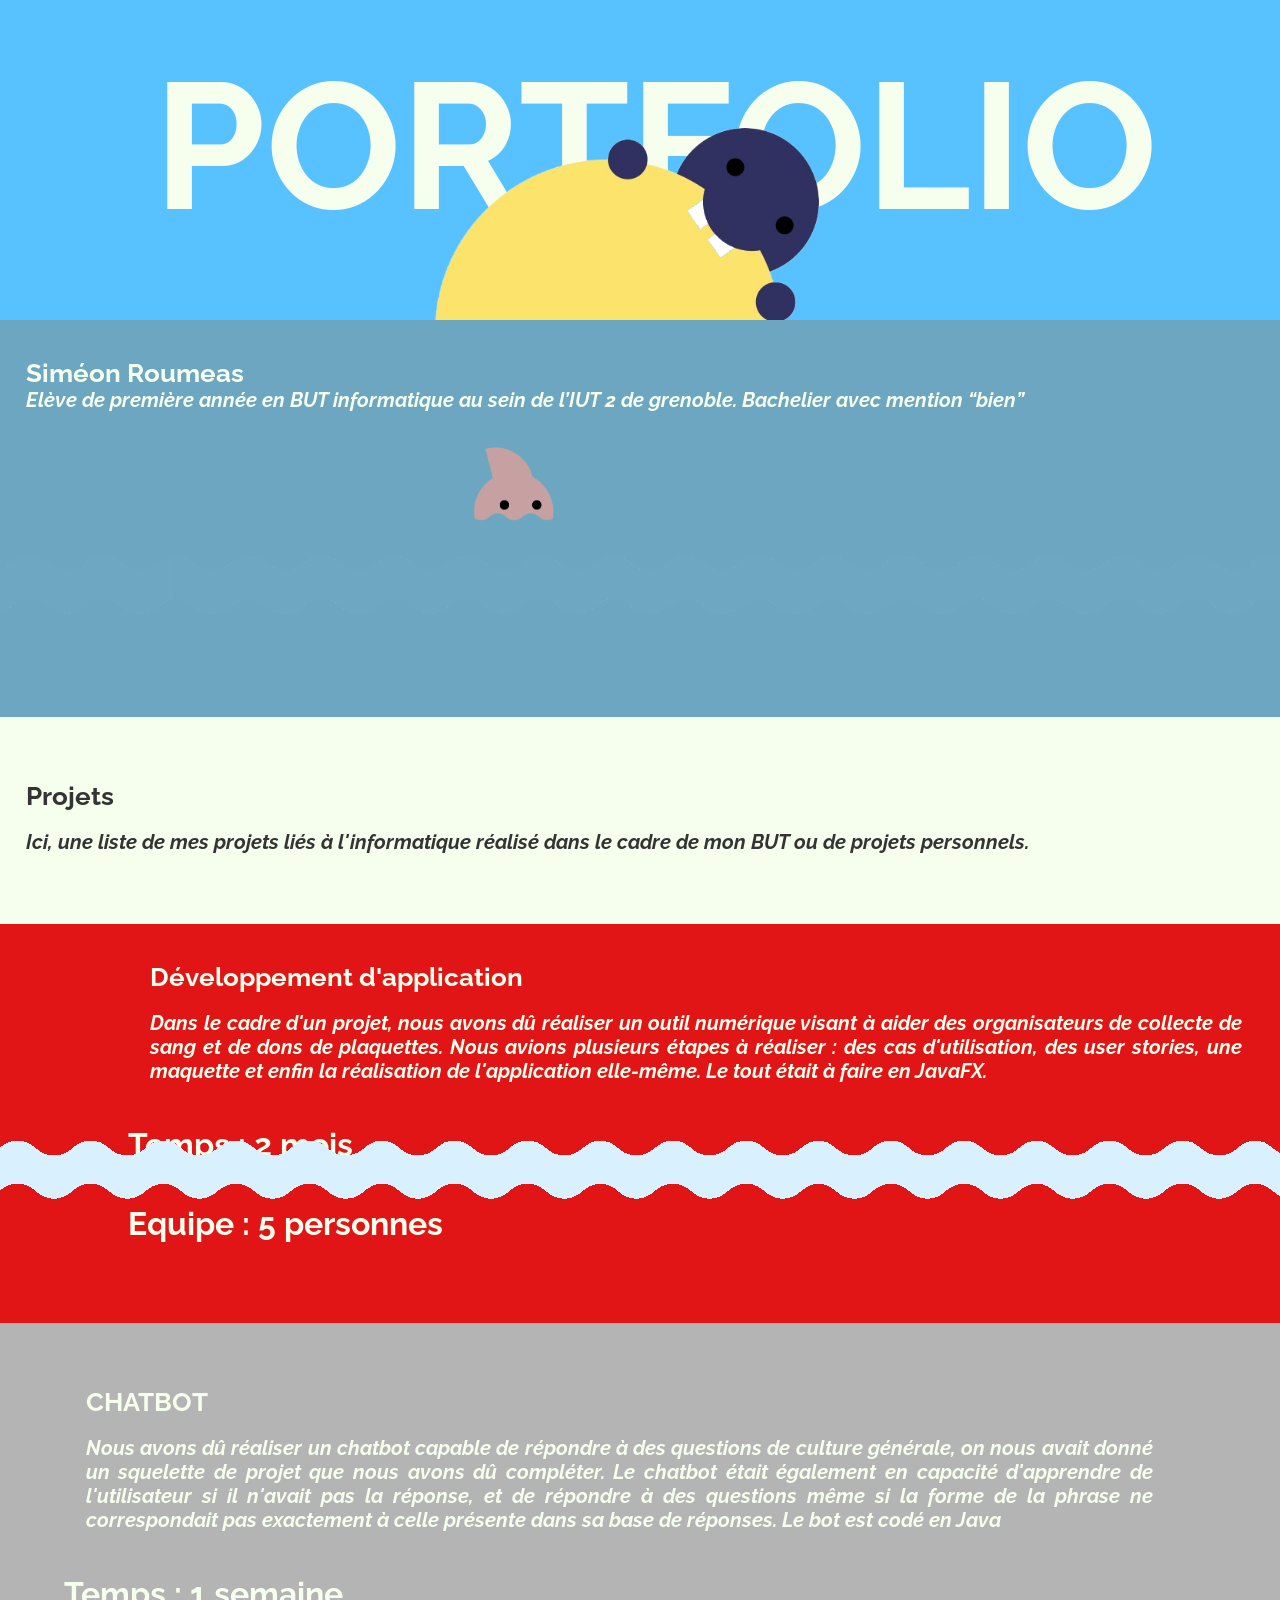
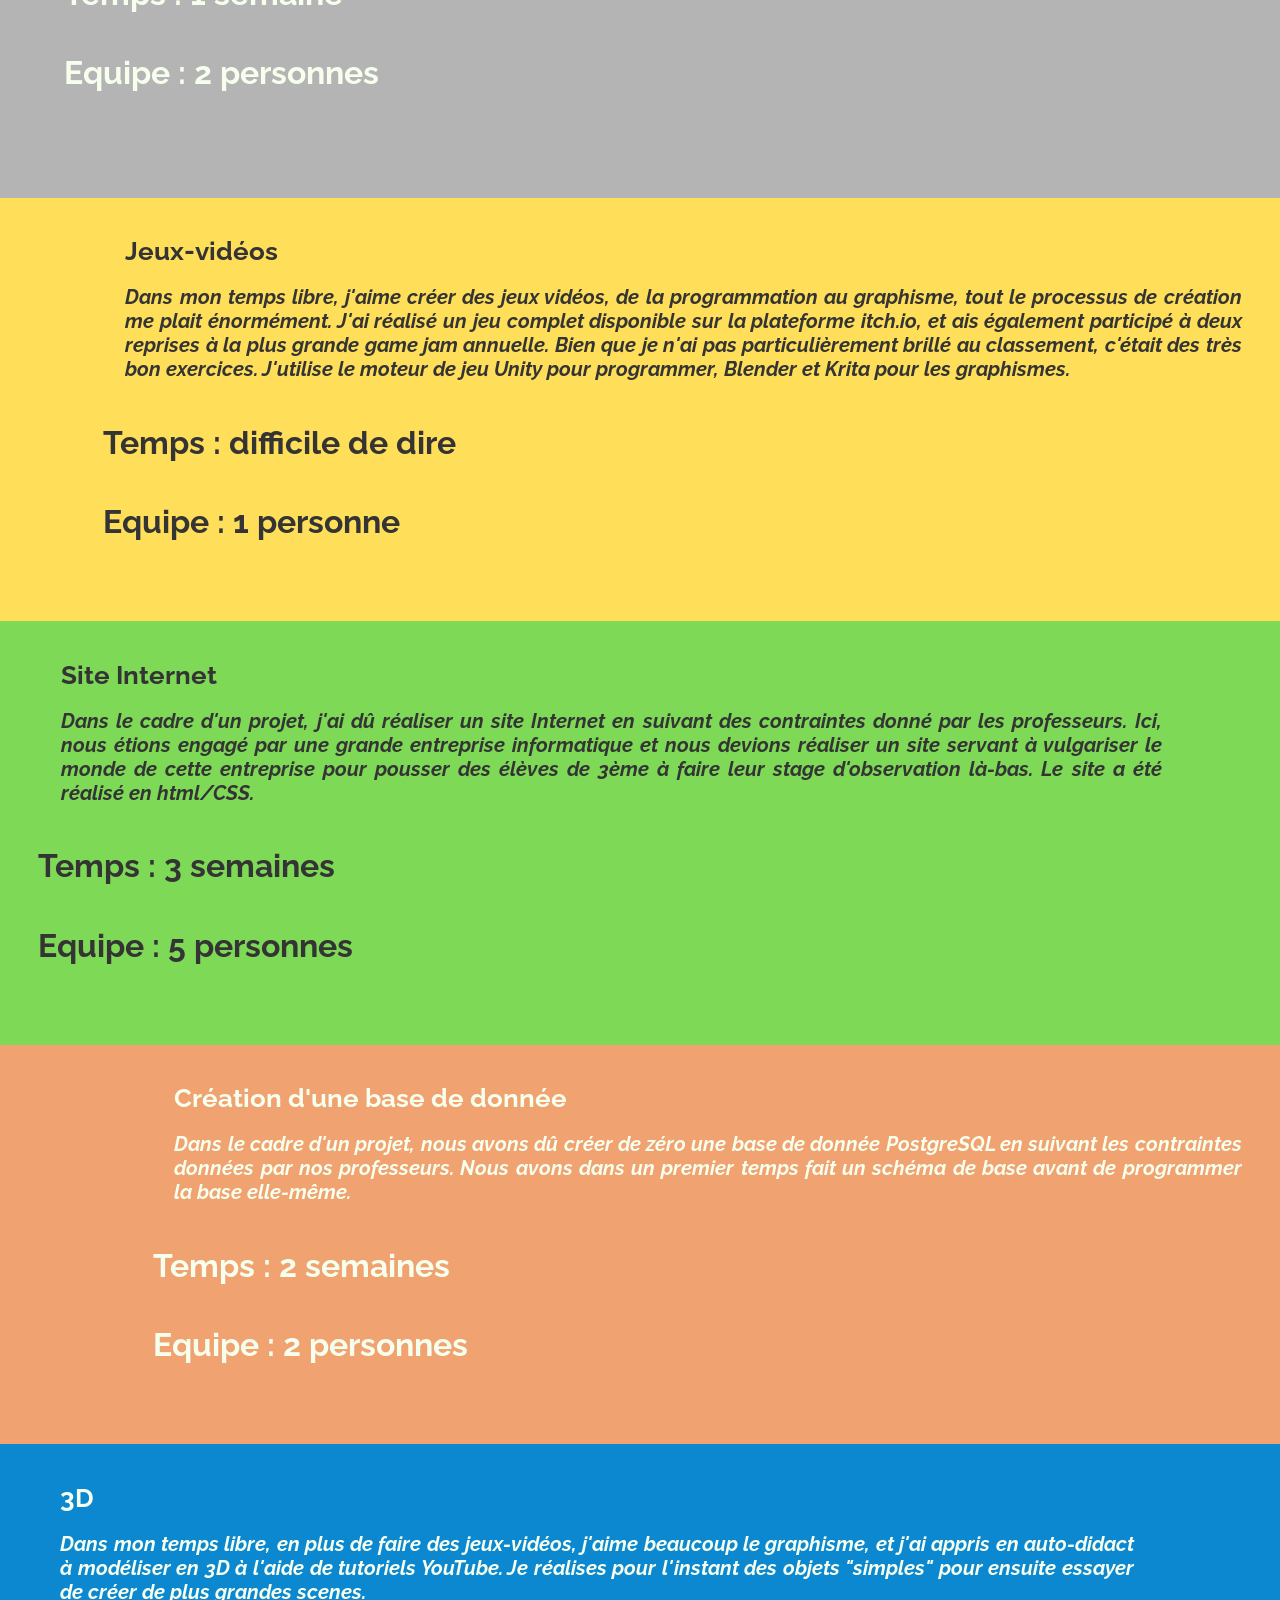
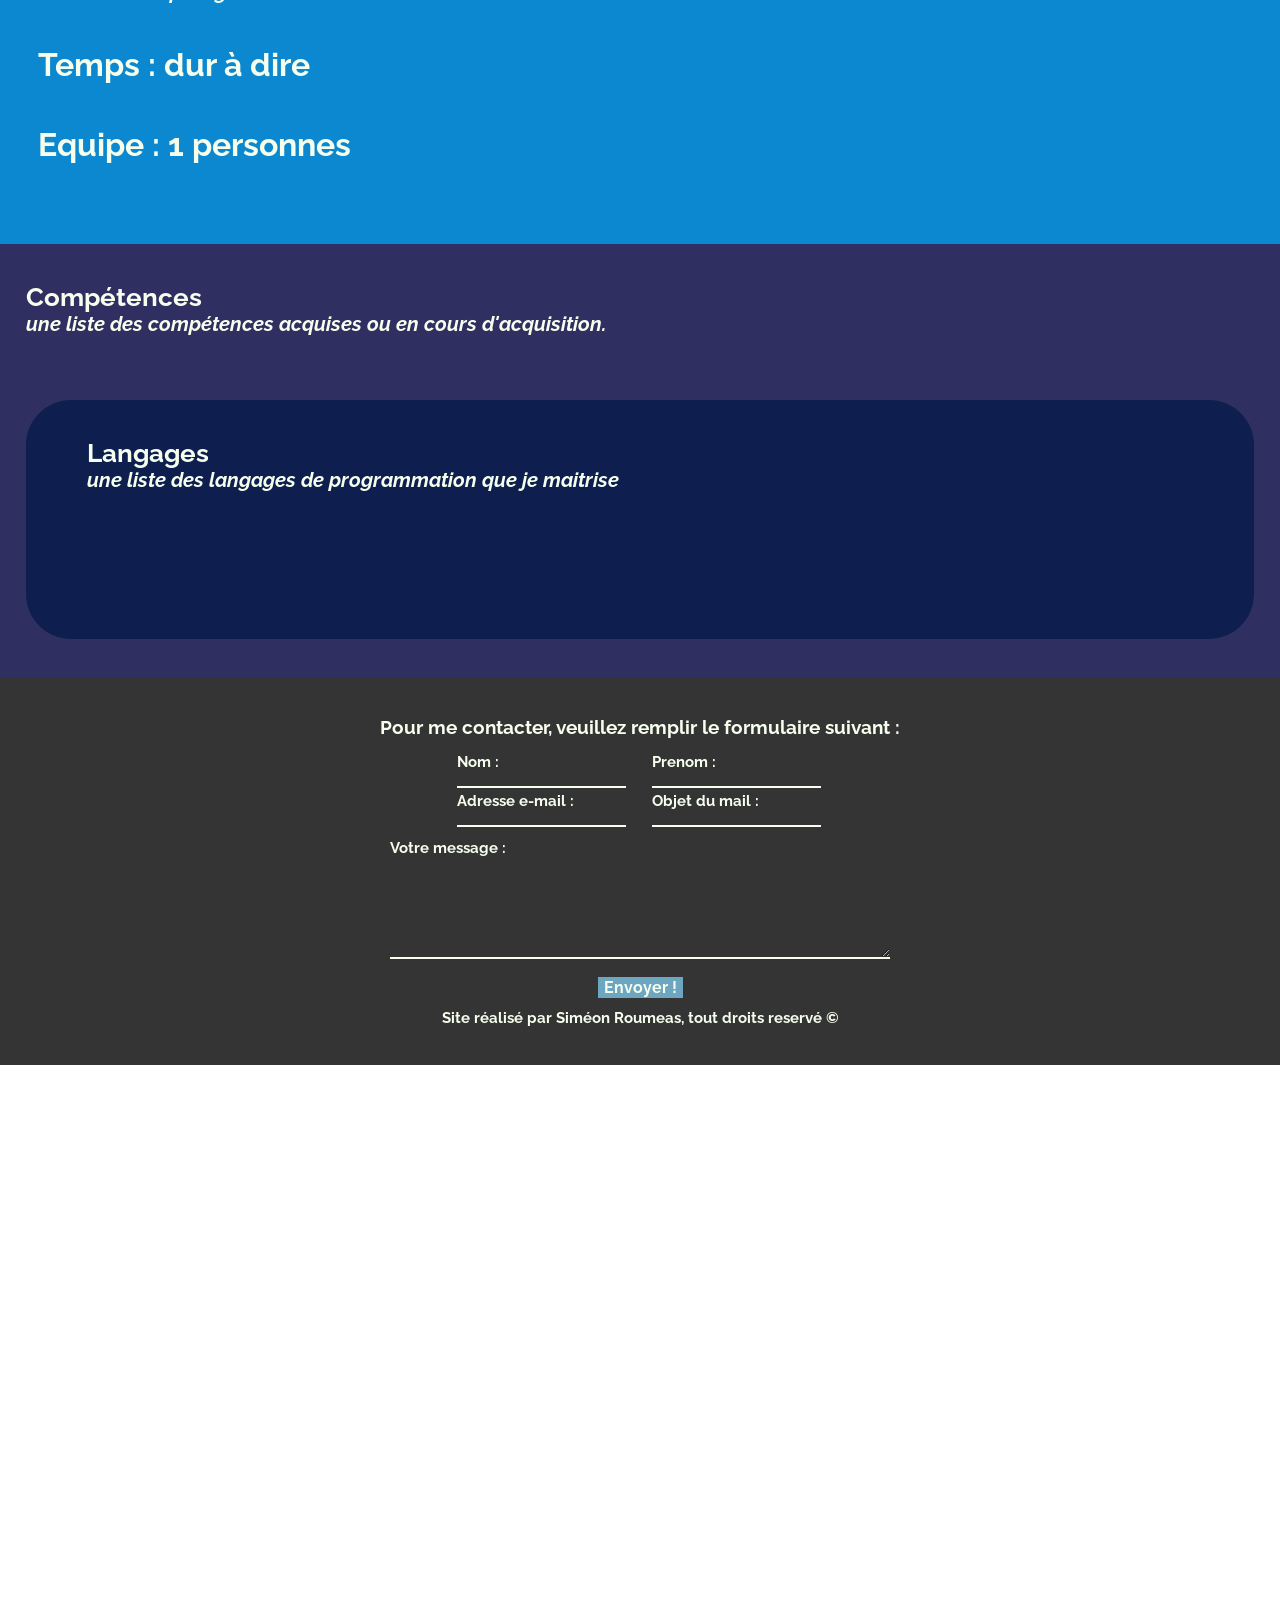
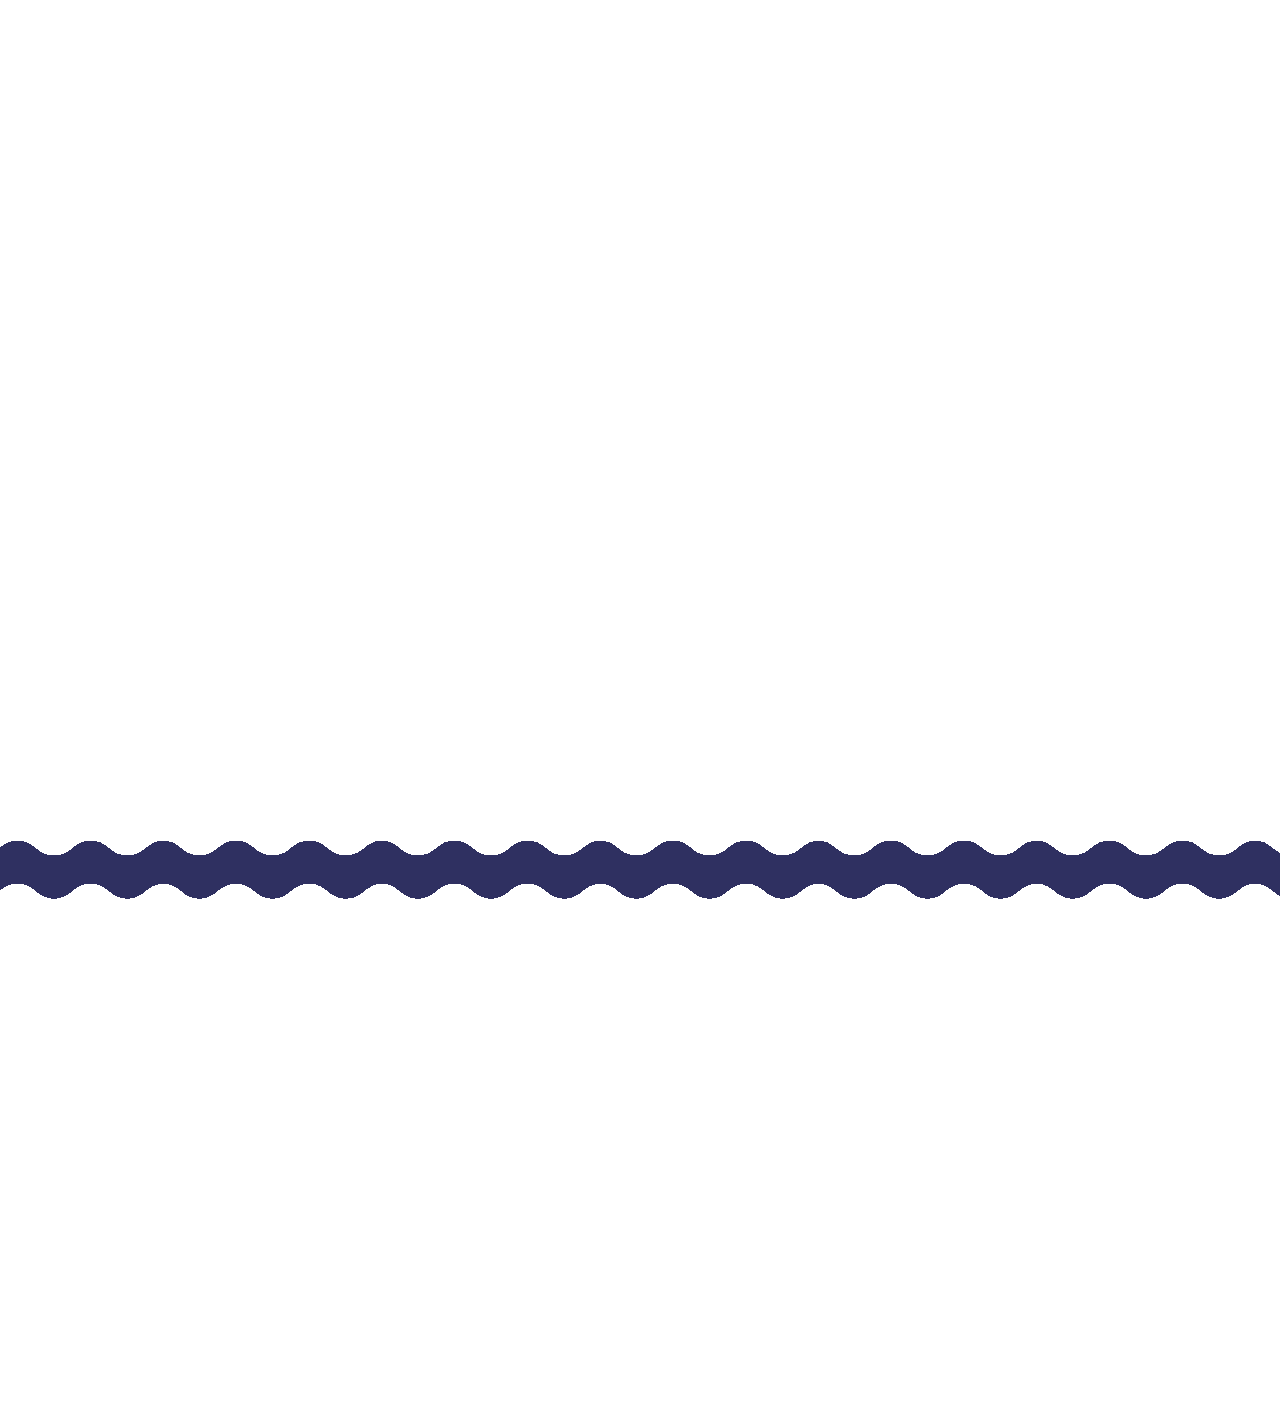
==== index.html @ f2b5def9 "importation des fichiers Publication de tout le site réalisé au préalable sur mon ordinateur" ====
<!DOCTYPE html>
<html lang="en">

<head>
  <meta charset="UTF-8" />
  <meta name="viewport" content="width=device-width, initial-scale=1.0" />
  <title>Portfolio Siméon Roumeas</title>
  <link rel="stylesheet" href="test.css" />
  <link rel="preconnect" href="https://fonts.googleapis.com">
  <link rel="preconnect" href="https://fonts.gstatic.com" crossorigin>
  <link href="https://fonts.googleapis.com/css2?family=Raleway:ital,wght@0,100..900;1,100..900&display=swap"
    rel="stylesheet">
</head>

<body>
  <header>
    <h1>PORTFOLIO</h1>
    <img src="./sun_eater.png" alt="">
  </header>

  <main>

    <div class="presentation">
      <h2>Siméon Roumeas</h2>
      <h3>Elève de première année en BUT informatique au sein de l’IUT 2 de grenoble.
        Bachelier avec mention “bien”</h3>
      <marquee behavior="" direction="right" scrollamount="15">
        <img src="./loremRequin.png" alt="">
      </marquee>
    </div>

    <div class="projet">
      <h2>Projets</h2>
      <br>
      <h3>Ici, une liste de mes projets liés à l'informatique réalisé dans le cadre de mon BUT
        ou de projets personnels. </h3>
      <br>

      <ul class="cartePremiereAnnee">
        <li>
          <a href="#dev">
            <img src="./img/CApp.png" alt="">
          </a>
        </li>
        <li>
          <a href="#chatbot">
            <img src="./img/CChatbot.png" alt="">
          </a>
        </li>
        <li>
          <a href="#jeu">
            <img src="./img/CJeu.png" alt="">
          </a>
        </li>
        <li>
          <a href="#site">
            <img src="./img/CSite.png" alt="">
          </a>
        </li>
        <li>
          <a href="#sql">
            <img src="./img/CSql.png" alt="">
          </a>
        </li>
        <li>
          <a href="#3d">
            <img src="./img/C3D.png" alt="">
          </a>
        </li>
      </ul>


      <div class="PrDev" id="dev">
        <img src="./img/CApp.png" alt="">
        <div class="text">
          <div>
            <h2>Développement d'application</h2>
            <br>
            <h3>
              Dans le cadre d'un projet, nous avons dû réaliser un
              outil numérique visant à aider des organisateurs
              de collecte de sang et de dons de plaquettes.
              Nous avions plusieurs étapes à réaliser :
              des cas d'utilisation, des user stories, une maquette et
              enfin la réalisation de l'application elle-même.
              Le tout était à faire en JavaFX.
            </h3>
          </div>

          <div>
            <h4>
              Temps : 2 mois
            </h4>
            <h4>
              Equipe : 5 personnes
            </h4>
          </div>
        </div>
      </div>

      <div class="PrChatbot" id="chatbot">
        <div class="texte">
          <h2>CHATBOT</h2>
          <br>
          <h3>
            Nous avons dû réaliser un chatbot capable de répondre
            à des questions de culture générale, on nous avait donné
            un squelette de projet que nous avons dû compléter.
            Le chatbot était également en capacité d'apprendre de l'utilisateur
            si il n'avait pas la réponse, et de répondre à des questions
            même si la forme de la phrase ne correspondait pas exactement
            à celle présente dans sa base de réponses. Le bot est
            codé en Java
          </h3>
          <div>
            <h4>
              Temps : 1 semaine
            </h4>
            <h4>
              Equipe : 2 personnes
            </h4>
          </div>
        </div>
        <img src="./img/CChatbot.png" alt="">
      </div>

      <div class="PrJeu" id="jeu">
        <img src="./img/CJeu.png" alt="">
        <div class="texte">
          <div>
            <h2>Jeux-vidéos</h2>
            <br>
            <h3>
              Dans mon temps libre, j'aime créer des jeux vidéos, de
              la programmation au graphisme, tout le processus de création
              me plait énormément. J'ai réalisé un jeu complet disponible
              sur la plateforme itch.io, et ais également participé à deux
              reprises à la plus grande game jam annuelle. Bien que je n'ai
              pas particulièrement brillé au classement, c'était des très bon exercices.
              J'utilise le moteur de jeu Unity pour programmer, Blender et Krita
              pour les graphismes.
            </h3>
          </div>
          <h4>
            Temps : difficile de dire
          </h4>
          <h4>
            Equipe : 1 personne
          </h4>
        </div>
      </div>

      <div class="PrSite" id="site">
        <div class="texte">
          <div>
            <h2>Site Internet</h2>
            <br>
            <h3>
              Dans le cadre d'un projet, j'ai dû réaliser un site Internet
              en suivant des contraintes donné par les professeurs.
              Ici, nous étions engagé par une grande entreprise informatique
              et nous devions réaliser un site servant à vulgariser
              le monde de cette entreprise pour pousser des élèves de 3ème
              à faire leur stage d'observation là-bas. Le site a
              été réalisé en html/CSS.
            </h3>
          </div>
          <h4>
            Temps : 3 semaines
          </h4>
          <h4>
            Equipe : 5 personnes
          </h4>
        </div>
        <img src="./img/CSite.png" alt="">
      </div>

      <div class="PrBDD" id="sql">
        <img src="./img/CSql.png" alt="">
        <div class="texte">
          <div>
            <h2>Création d'une base de donnée</h2>
            <br>
            <h3>
              Dans le cadre d'un projet, nous avons dû créer de zéro une
              base de donnée PostgreSQL en suivant les contraintes
              données par nos professeurs. Nous avons dans un premier temps
              fait un schéma de base avant de programmer la base elle-même.
            </h3>
          </div>
          <h4>
            Temps : 2 semaines
          </h4>
          <h4>
            Equipe : 2 personnes
          </h4>
        </div>
      </div>

      <div class="Pr3D" id="3d">
        <div class="text">
          <div>
            <h2>3D</h2>
            <br>
            <h3>
              Dans mon temps libre, en plus de faire des jeux-vidéos,
              j'aime beaucoup le graphisme, et j'ai appris en
              auto-didact à modéliser en 3D à l'aide de tutoriels
              YouTube. Je réalises pour l'instant des objets "simples"
              pour ensuite essayer de créer de plus grandes scenes.
            </h3>
          </div>
          <h4>
            Temps : dur à dire
          </h4>
          <h4>
            Equipe : 1 personnes
          </h4>
        </div>
        <img src="./img/C3D.png" alt="">
      </div>

    </div>

    <div class="competence">
      <h2>Compétences</h2>
      <h3>une liste des compétences acquises ou en cours d'acquisition. </h3>

      <br>

      <img src="/img/polaroid.png" alt="">

      <br>
      <div class="langages">
      <h2>Langages</h2>
      <h3>une liste des langages de programmation que je maitrise </h3>

      <ul>
        <li>
          <img src="/img/html.png" alt="">
        </li>
        <li>
          <img src="/img/css.png" alt="">
        </li>
        <li>
          <img src="/img/java.png" alt="">
        </li>
        <li>
          <img src="/img/posgresql.png" alt="">
        </li>
        <li>
          <img src="/img/python.png " alt="">
        </li>
      </ul>
      </div>

    </div>


  </main>

  <footer>
    <form action="">
      <div class="contact">
        <h2>Pour me contacter, veuillez remplir le formulaire suivant : </h2>
        <div class="formulaire">
          <div class="nom">
            <h3>Nom :</h3>
            <input type="textfield">
          </div>
          <div class="prenom">
            <h3>Prenom :</h3>
            <input type="textfield">
          </div>
          <div class="mail">
            <h3>Adresse e-mail :</h3>
            <input type="textfield">
          </div>
          <div class="objet">
            <h3>Objet du mail :</h3>
            <input type="textfield">
          </div>

        </div>

      </div>
      <div class="message">
        <h3>Votre message :</h3>
        <textarea name="test" id=""></textarea>
      </div>
      <button type="reset">Envoyer !</button>
    </form>

    <h3>Site réalisé par Siméon Roumeas, tout droits reservé &copy </h3>
  </footer>

  <div class="images">
    <div class="vagueHaut">
      <img src="./vagues.png" alt="">
    </div>
    <div class="vagueBas">
      <img src="./vaguesBas.png" alt="">
    </div>
    <div class="vagueViolet">
      <img src="vaguesViolet.png" alt="">
    </div>

  </div>

</body>

</html>
---- test.css ----
html{
    scroll-behavior: smooth;
}

:root {
    --bleuclair:#57c2ff;
    --bleu: #6ca6c1;
    --or:#FFE66D ;
    --ivoir:#F6FEED;
    --violet:#2F3061;
    --gris:#343434;
    --vert:#80DAA0;
    --cRouge:#e11515;
    --cGris:#b4b4b4;
    --cJaune:#ffde59;
    --cBleu: #0b88d0;
    --cOrange:#f0a271;
    --cVert:#7ed957;

}

h2, h3{
    margin:0px;
}
body{
    margin:0px;
    padding:0px;
    border:0px;
    font-family: "Raleway", sans-serif;
    overflow-x: hidden;

}

header{
    background-color: var(--bleuclair);
    color: var(--ivoir);
    
    margin:0px;
    padding:0px;

    height: 25vw;
    
    position: relative;
    overflow: hidden;
}

header img{
    position : absolute;
    
    width: 30%;

    left :34%;
    bottom:-60%;
    
    z-index: 2;

}

header h1{
    position : absolute;
    font-size: 14vw;

    left :12vw;
    bottom:-4vw;
    
    z-index: 1;
}

main h2{
    font-size: 2vw;
    padding-left: 2%;
}
main h3{
    font-size:1.6vw;
    font-style: italic;
    padding-left:2%
}

.presentation{
    
    background-color: var(--bleu);
    color: var(--ivoir);

    margin:0px;
    padding:3% 0% 3% 0%;

    height: 25vw;
}

.presentation img{
    width: 15%;
  
}
.projet{
    background-color: var(--ivoir) ;
    color: var(--gris);

    margin:0px;
    padding:5% 0% 0% 0%;
    gap:0px;

}
.projet h4{
    font-size: 200%;
}
.projet ul, .competence ul{
    display:flex;
    flex-wrap: wrap;
    list-style: none;
    gap:1vw;
}


.projet li img{
    width: 14vw;
}

.projet li img:hover{
    transform: scale(1.2);
    transform:translateY(-1.6vw);
    transition: 0.1s;
    cursor: pointer;
}

.projet .PrDev{
    background-color: var(--cRouge);
    color: var(--ivoir);
    margin:0px;
    padding:3%;

    display:flex;
    align-items: center;
    text-align: justify;
}

.PrDev img{
    position : relative;
    
    width: 20%;

    left :-5%;
    bottom:0%;
    rotate: 15deg;
    
    z-index: 2;

}

.projet .PrChatbot{
    background-color: var(--cGris);
    color: var(--ivoir);
    margin:0px;
    padding:5%;

    display:flex;
    align-items: center;
    text-align: justify;
}

.PrChatbot img{
    position : relative;
    
    width: 20%;

    left :5%;
    bottom:0%;
    rotate: -15deg;
    
    z-index: 2;

}


.projet .PrJeu{
    background-color: var(--cJaune);
     margin:0px;
    padding:3%;

    display:flex;
    align-items: center;
    text-align: justify;
}
.PrJeu img{
    position : relative;
    
    width: 20%;

    left :-5%;
    bottom:0%;
    rotate: 15deg;
    
    z-index: 2;

}
.projet .PrSite{
    background-color: var(--cVert);
     margin:0px;
    padding:3%;

    display:flex;
    align-items: center;
    text-align: justify;
}

.PrSite img{
    position : relative;
    
    width: 20%;

    left :5%;
    bottom:0%;
    rotate: -15deg;
    
    z-index: 2;

}

.projet .PrBDD{
    background-color: var(--cOrange);
    color: var(--ivoir);
    margin:0px;
    padding:3%;

    display:flex;
    align-items: center;
    text-align: justify;
}

.PrBDD img{
    position : relative;
    
    width: 20%;

    left :-5%;
    bottom:0%;
    rotate: 15deg;
    
    z-index: 2;

}

.projet .Pr3D{
    background-color: var(--cBleu);
    color: var(--ivoir);
     margin:0px;
    padding:3%;

    display:flex;
    align-items: center;
    text-align: justify;
}

.Pr3D img{
    position : relative;
    
    width: 20%;

    left :5%;
    bottom:0%;
    rotate: -15deg;
    
    z-index: 2;

}

.competence{
    background-color: var(--violet);
    color: var(--ivoir);

    margin:0px;
    padding:3% 0% 3% 0%;

}

.competence img{
    width: 100vw;
}

.competence ul{
    display:flex;
    flex-direction: row;
    align-items: center;
    justify-content: center;
    justify-content: space-around;
    padding-top: 5%;
}

.competence ul img{
    width: auto;
    height: 15vh;
}

.langages{
    background-color: #0D1E4F;
    padding: 3%;
    margin:2% 2% 0% 2%;
    border-radius: 5vh;
}
.competence ul img:hover{
    transform: scale(1.2);
    transition:0.1s;
}

footer{
    background-color: var(--gris);
    color: var(--ivoir);

    margin:0px;
    padding:3%;
    
    
    display : flex;
    flex-direction: column;
    align-items: center;
    justify-content: center;

    font-size: 1vw;
}



.formulaire {
    align-items: center;
    justify-content: center;
    display : grid;
    grid-template-columns: 35% 35%;
    grid-gap: 5%;
    padding:3%
}

input{
    
    color: var(--ivoir);
    padding: 0px;
    background-color: #343434;
    border: #343434;
    border-bottom: var(--ivoir) solid 2px;
    justify-content: space-between;
}

input:focus{
    outline:none;
    border-bottom: var(--bleuclair) solid 2px;
    color: var(--bleuclair);
}

.message {
    padding-bottom: 3%;
}

textarea{
   color: var(--ivoir);
    padding: 0px;
    background-color: #343434;
    border: #343434;
    border-bottom: var(--ivoir) solid 2px; 
    width: 500px;
    height: 100px;

}
textarea:focus{
    outline: none;
    border-bottom: var(--bleuclair) solid 2px;
    color: var(--bleuclair);
}

button{
    outline: 0;
    background-color: var(--bleu);
    color:var(--ivoir);
    border : 0;
    margin-bottom: 2%;
    font-family: "Raleway", sans-serif;
    font-size: 16px;
    font-weight: bold;
}
form{
    display:flex;
    flex-direction: column;
    align-items: center;
    justify-content: center;
}

button:active{
    background-color: var(--ivoir);
    color: var(--gris);
}

.vagueHaut img{
    position:absolute;
    bottom:-25%;
    left:-10%;
    z-index: 2;
}
.vagueBas img{
    position:absolute;
    bottom:-90%;
    left:-11%;
}
.vagueViolet img{
    position:absolute;
    bottom:-590%;
    left:-11%;
}

.images {
    pointer-events: none;
}
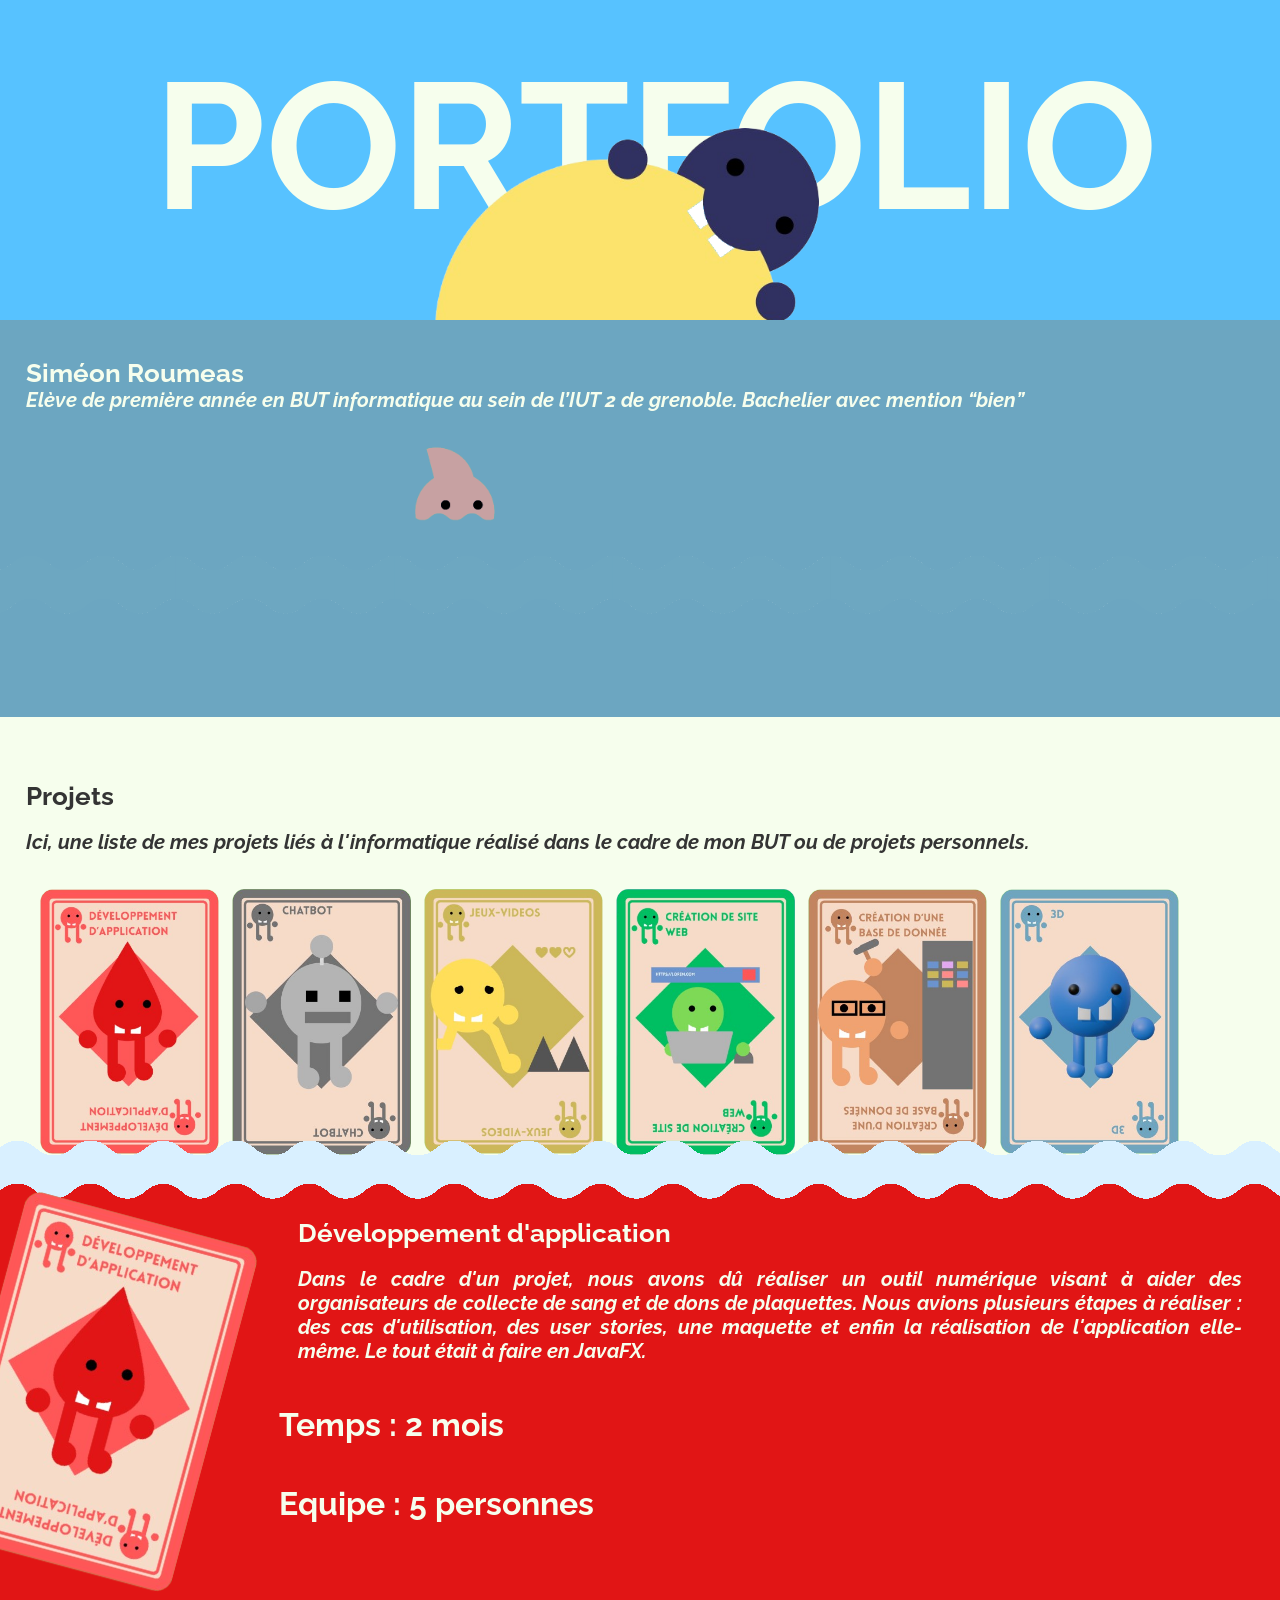
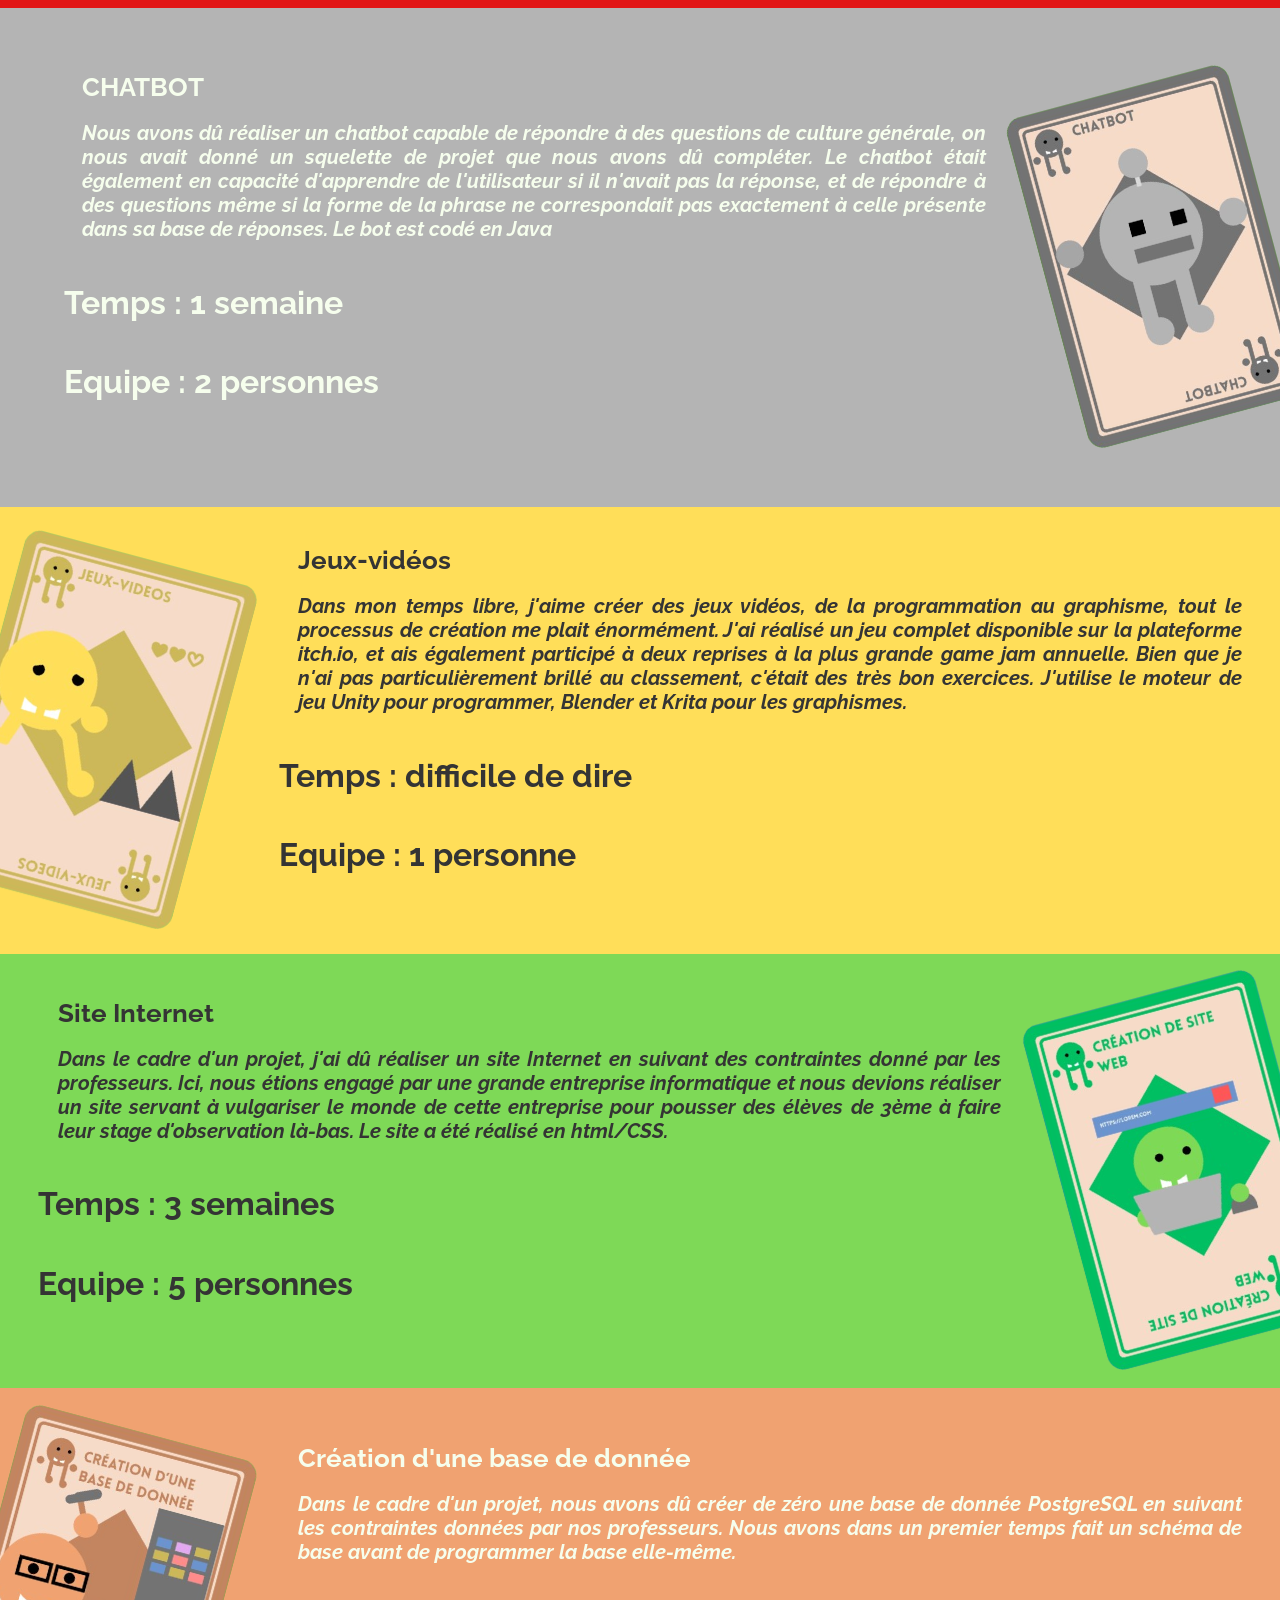
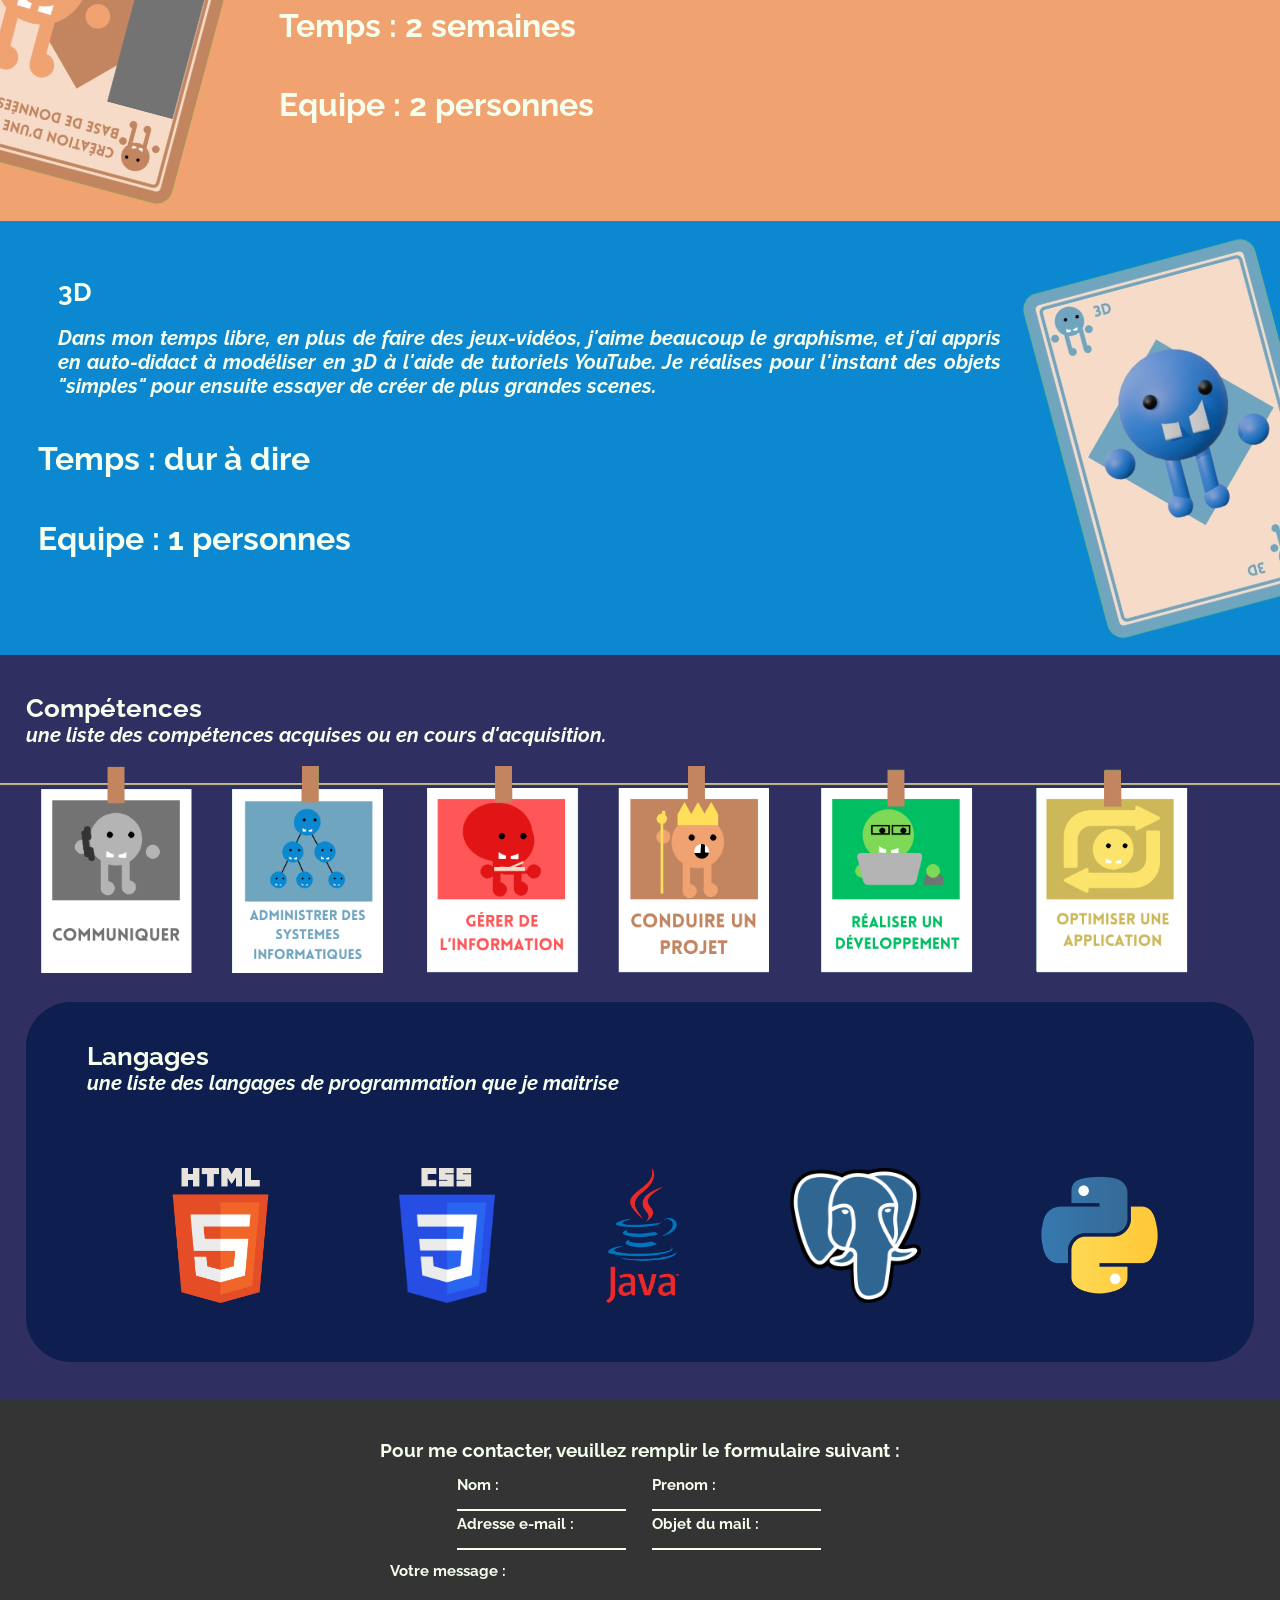
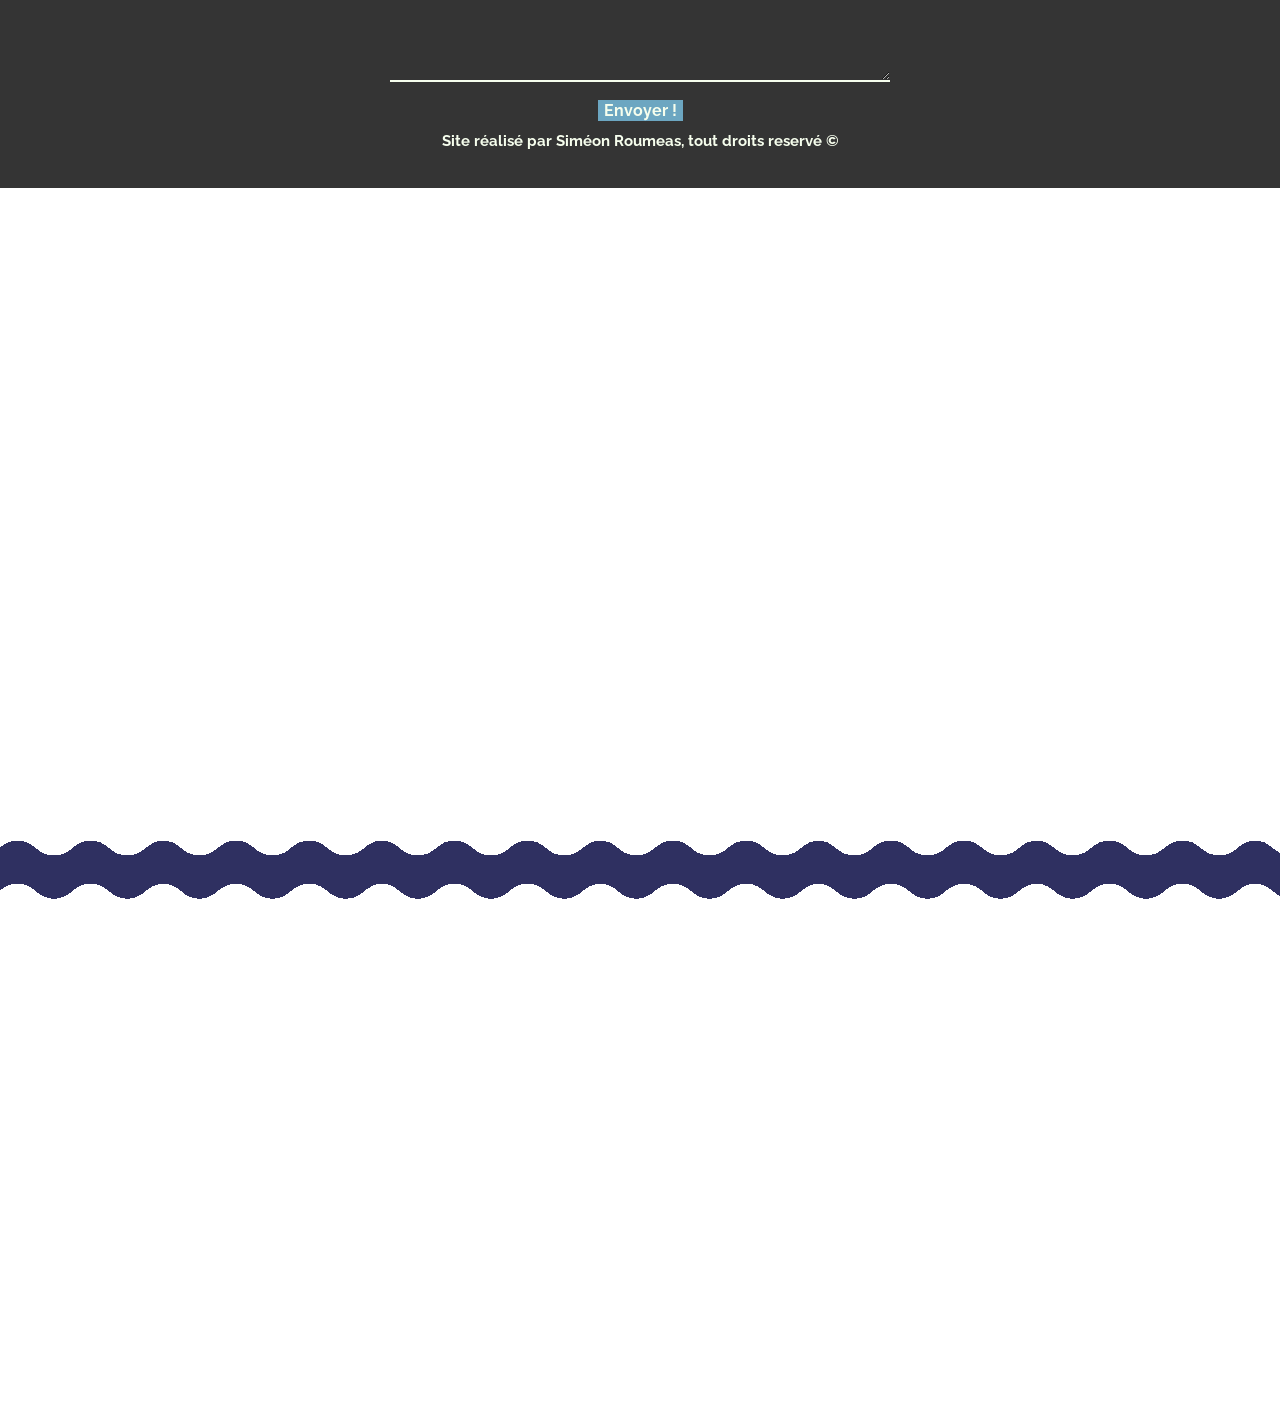
==== commit 43685e91: "Update index.html" ====
--- a/index.html
+++ b/index.html
@@ -39,39 +39,39 @@
       <ul class="cartePremiereAnnee">
         <li>
           <a href="#dev">
-            <img src="./img/CApp.png" alt="">
+            <img src="./CApp.png" alt="">
           </a>
         </li>
         <li>
           <a href="#chatbot">
-            <img src="./img/CChatbot.png" alt="">
+            <img src="./CChatbot.png" alt="">
           </a>
         </li>
         <li>
           <a href="#jeu">
-            <img src="./img/CJeu.png" alt="">
+            <img src="./CJeu.png" alt="">
           </a>
         </li>
         <li>
           <a href="#site">
-            <img src="./img/CSite.png" alt="">
+            <img src="./CSite.png" alt="">
           </a>
         </li>
         <li>
           <a href="#sql">
-            <img src="./img/CSql.png" alt="">
+            <img src="./CSql.png" alt="">
           </a>
         </li>
         <li>
           <a href="#3d">
-            <img src="./img/C3D.png" alt="">
+            <img src="./C3D.png" alt="">
           </a>
         </li>
       </ul>
 
 
       <div class="PrDev" id="dev">
-        <img src="./img/CApp.png" alt="">
+        <img src="./CApp.png" alt="">
         <div class="text">
           <div>
             <h2>Développement d'application</h2>
@@ -121,11 +121,11 @@
             </h4>
           </div>
         </div>
-        <img src="./img/CChatbot.png" alt="">
+        <img src="./CChatbot.png" alt="">
       </div>
 
       <div class="PrJeu" id="jeu">
-        <img src="./img/CJeu.png" alt="">
+        <img src="./CJeu.png" alt="">
         <div class="texte">
           <div>
             <h2>Jeux-vidéos</h2>
@@ -172,11 +172,11 @@
             Equipe : 5 personnes
           </h4>
         </div>
-        <img src="./img/CSite.png" alt="">
+        <img src="./CSite.png" alt="">
       </div>
 
       <div class="PrBDD" id="sql">
-        <img src="./img/CSql.png" alt="">
+        <img src="./CSql.png" alt="">
         <div class="texte">
           <div>
             <h2>Création d'une base de donnée</h2>
@@ -217,7 +217,7 @@
             Equipe : 1 personnes
           </h4>
         </div>
-        <img src="./img/C3D.png" alt="">
+        <img src="./C3D.png" alt="">
       </div>
 
     </div>
@@ -228,7 +228,7 @@
 
       <br>
 
-      <img src="/img/polaroid.png" alt="">
+      <img src="/polaroid.png" alt="">
 
       <br>
       <div class="langages">
@@ -237,19 +237,19 @@
 
       <ul>
         <li>
-          <img src="/img/html.png" alt="">
-        </li>
-        <li>
-          <img src="/img/css.png" alt="">
-        </li>
-        <li>
-          <img src="/img/java.png" alt="">
-        </li>
-        <li>
-          <img src="/img/posgresql.png" alt="">
-        </li>
-        <li>
-          <img src="/img/python.png " alt="">
+          <img src="./html.png" alt="">
+        </li>
+        <li>
+          <img src="./css.png" alt="">
+        </li>
+        <li>
+          <img src="./java.png" alt="">
+        </li>
+        <li>
+          <img src="./posgresql.png" alt="">
+        </li>
+        <li>
+          <img src="./python.png " alt="">
         </li>
       </ul>
       </div>
@@ -309,4 +309,4 @@
 
 </body>
 
-</html>+</html>
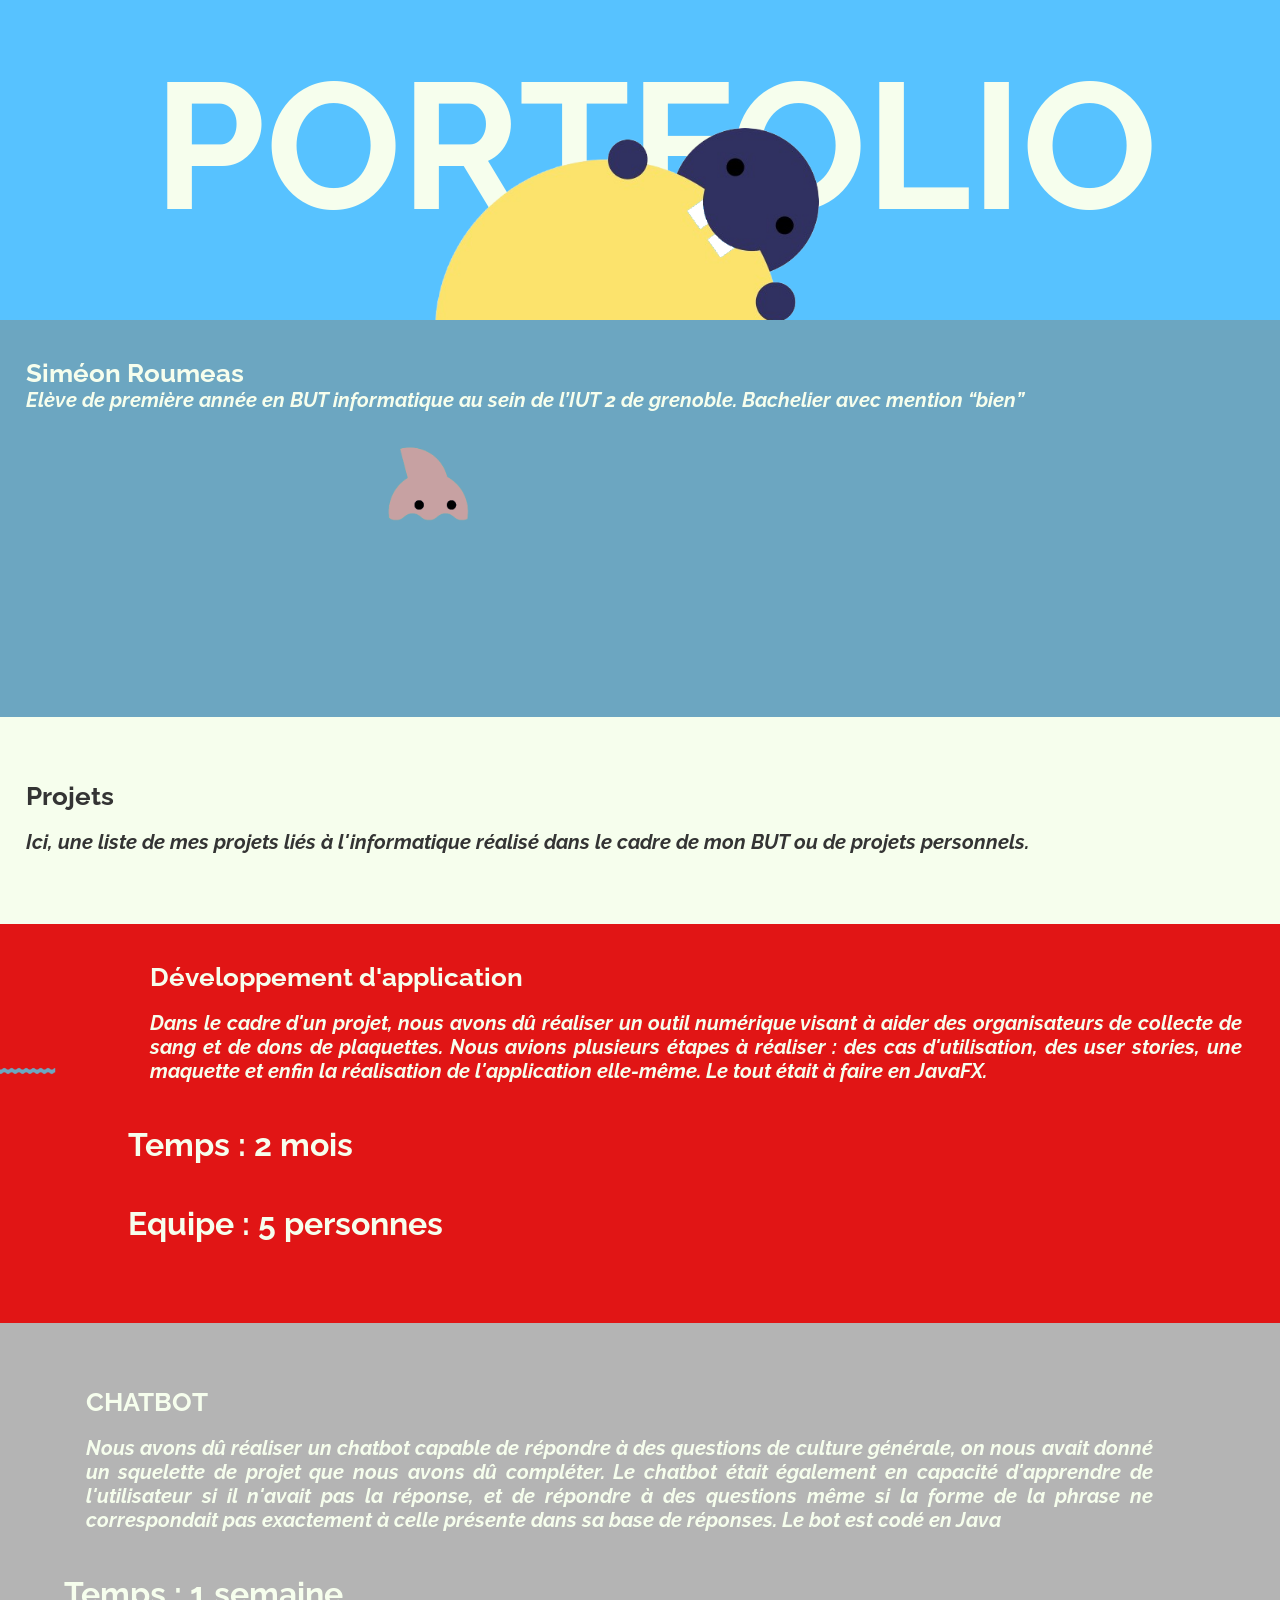
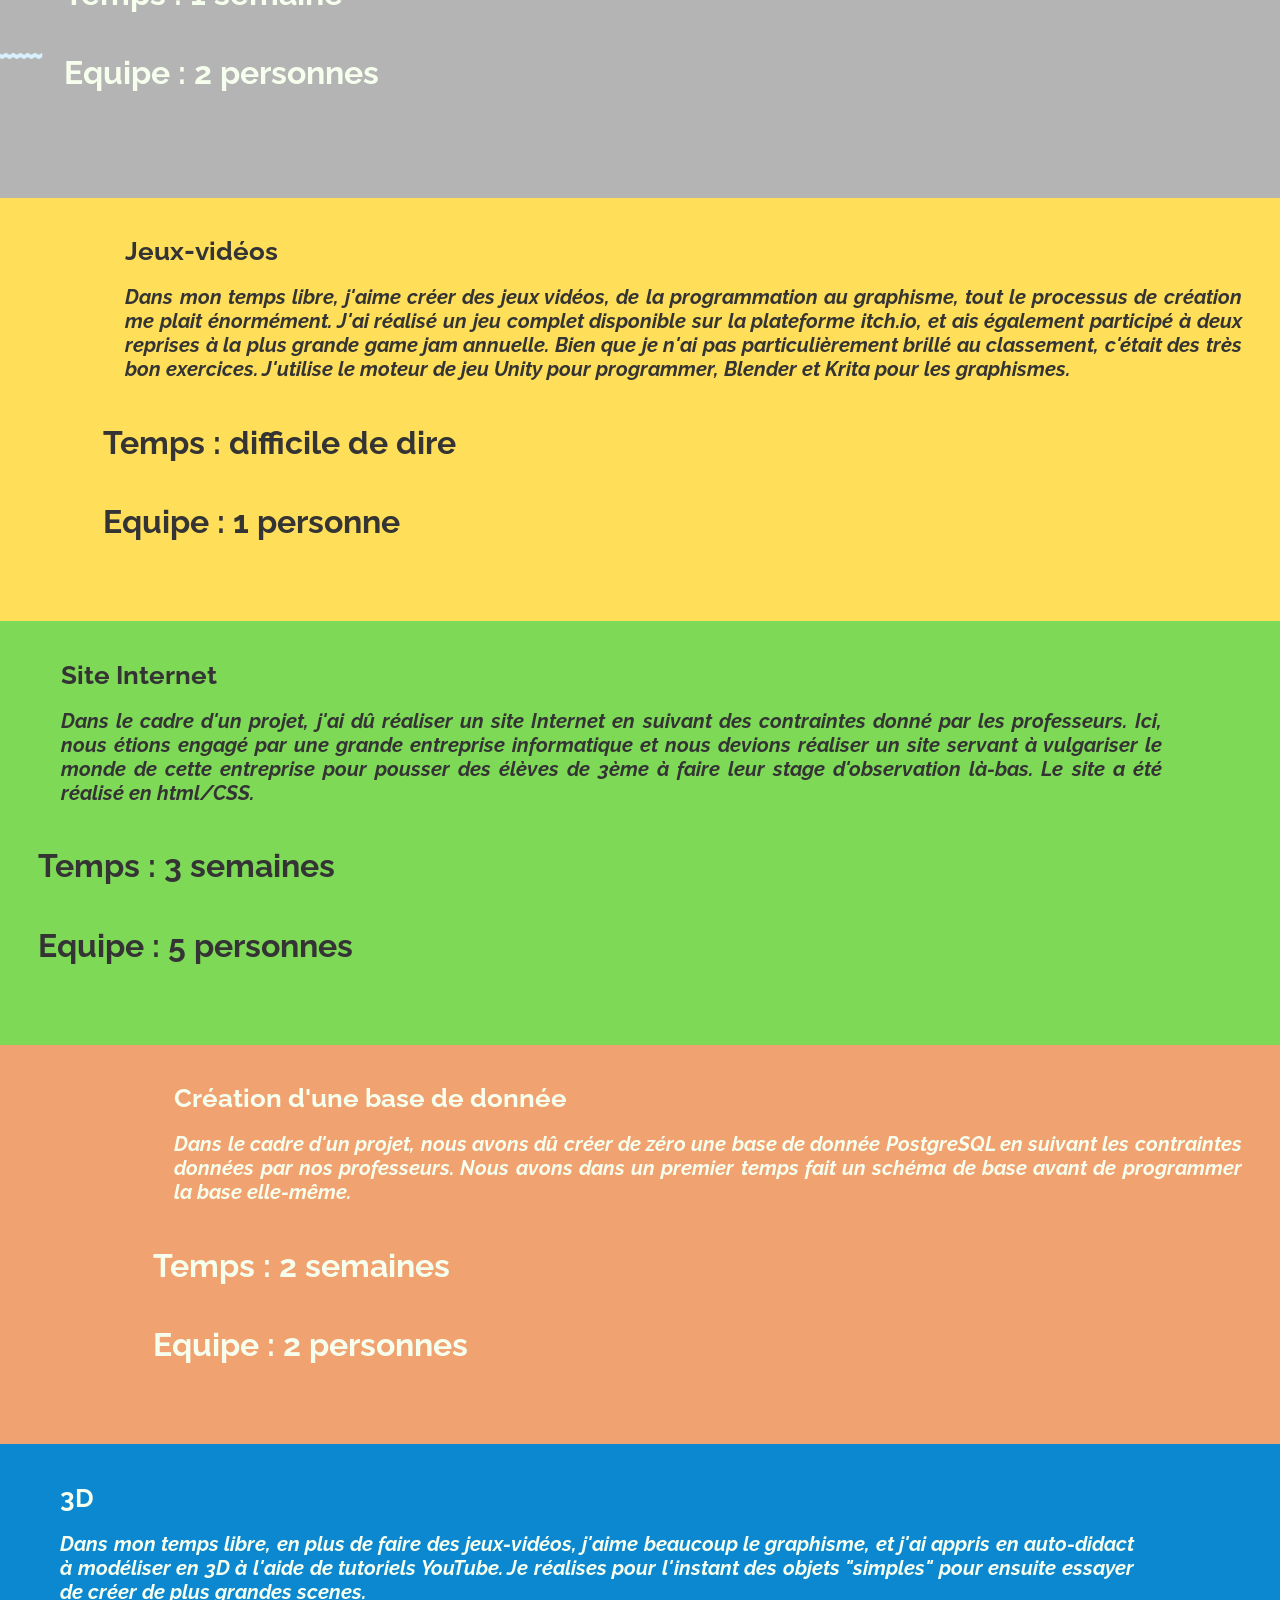
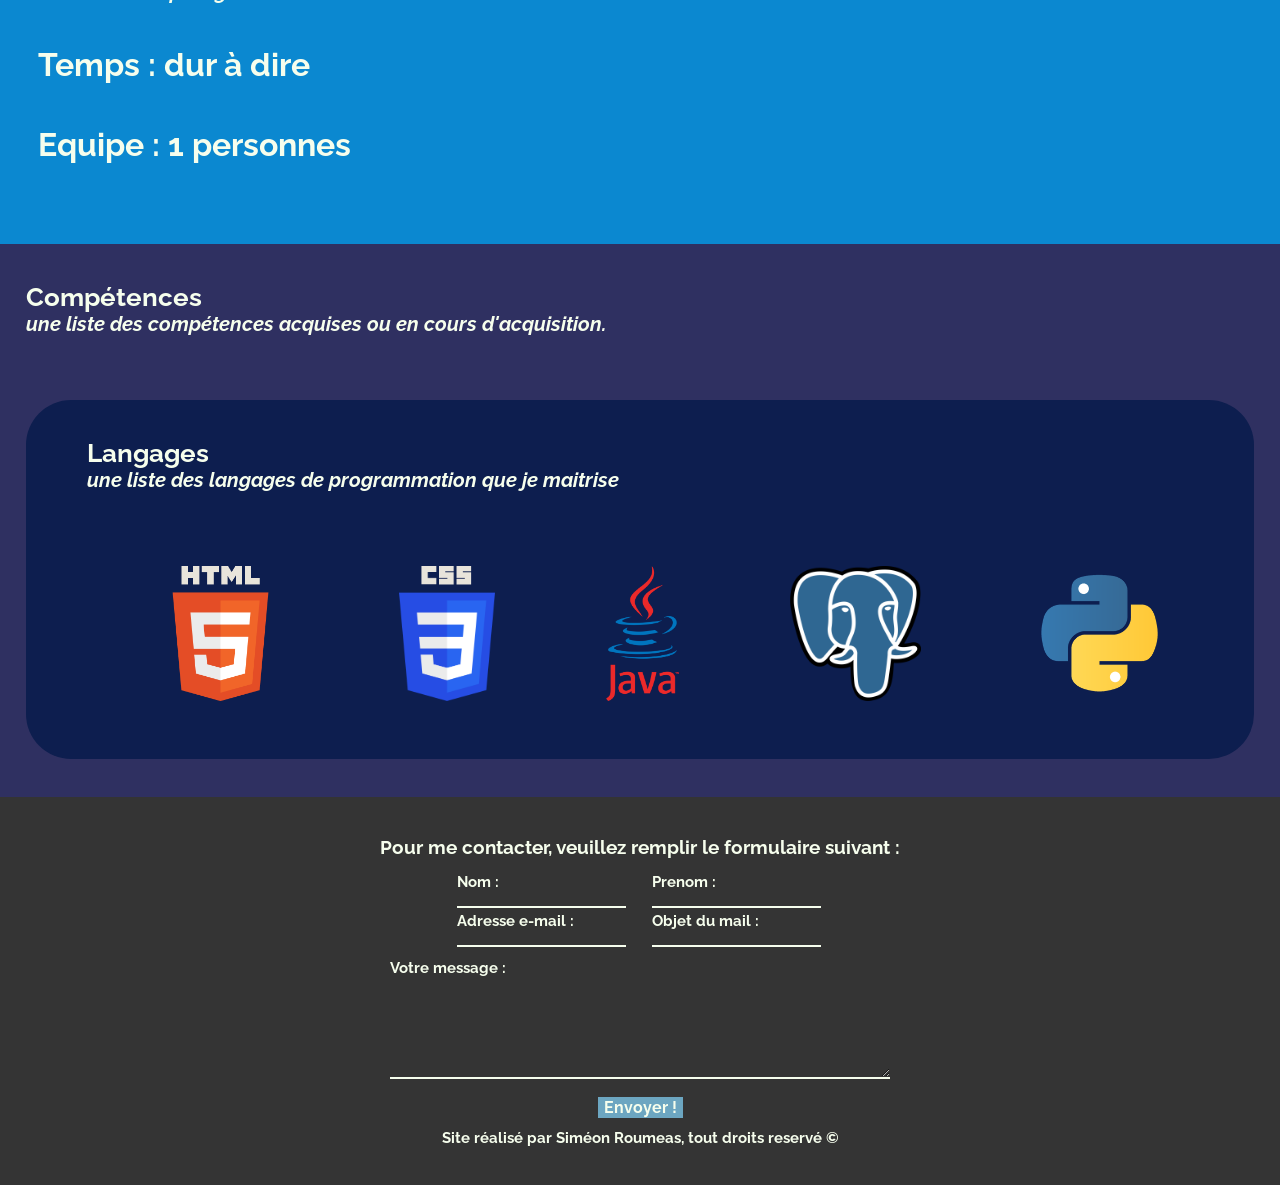
==== commit 4539b8be: "Update index.html" ====
--- a/index.html
+++ b/index.html
@@ -21,12 +21,18 @@
   <main>
 
     <div class="presentation">
+      <div class="vagueHaut">
+        <img src="./vagues.png" alt="">
+      </div>
       <h2>Siméon Roumeas</h2>
       <h3>Elève de première année en BUT informatique au sein de l’IUT 2 de grenoble.
         Bachelier avec mention “bien”</h3>
       <marquee behavior="" direction="right" scrollamount="15">
         <img src="./loremRequin.png" alt="">
       </marquee>
+      <div class="vagueBas">
+        <img src="./vaguesBas.png" alt="">
+      </div>
     </div>
 
     <div class="projet">
@@ -39,39 +45,39 @@
       <ul class="cartePremiereAnnee">
         <li>
           <a href="#dev">
-            <img src="./CApp.png" alt="">
+            <img src="./img/CApp.png" alt="">
           </a>
         </li>
         <li>
           <a href="#chatbot">
-            <img src="./CChatbot.png" alt="">
+            <img src="./img/CChatbot.png" alt="">
           </a>
         </li>
         <li>
           <a href="#jeu">
-            <img src="./CJeu.png" alt="">
+            <img src="./img/CJeu.png" alt="">
           </a>
         </li>
         <li>
           <a href="#site">
-            <img src="./CSite.png" alt="">
+            <img src="./img/CSite.png" alt="">
           </a>
         </li>
         <li>
           <a href="#sql">
-            <img src="./CSql.png" alt="">
+            <img src="./img/CSql.png" alt="">
           </a>
         </li>
         <li>
           <a href="#3d">
-            <img src="./C3D.png" alt="">
+            <img src="./img/C3D.png" alt="">
           </a>
         </li>
       </ul>
 
 
       <div class="PrDev" id="dev">
-        <img src="./CApp.png" alt="">
+        <img src="./img/CApp.png" alt="">
         <div class="text">
           <div>
             <h2>Développement d'application</h2>
@@ -121,11 +127,11 @@
             </h4>
           </div>
         </div>
-        <img src="./CChatbot.png" alt="">
+        <img src="./img/CChatbot.png" alt="">
       </div>
 
       <div class="PrJeu" id="jeu">
-        <img src="./CJeu.png" alt="">
+        <img src="./img/CJeu.png" alt="">
         <div class="texte">
           <div>
             <h2>Jeux-vidéos</h2>
@@ -172,11 +178,11 @@
             Equipe : 5 personnes
           </h4>
         </div>
-        <img src="./CSite.png" alt="">
+        <img src="./img/CSite.png" alt="">
       </div>
 
       <div class="PrBDD" id="sql">
-        <img src="./CSql.png" alt="">
+        <img src="./img/CSql.png" alt="">
         <div class="texte">
           <div>
             <h2>Création d'une base de donnée</h2>
@@ -217,18 +223,21 @@
             Equipe : 1 personnes
           </h4>
         </div>
-        <img src="./C3D.png" alt="">
+        <img src="./img/C3D.png" alt="">
       </div>
 
     </div>
 
     <div class="competence">
+      <div class="vagueViolet">
+        <img src="./vagueViolet.png" alt="">
+      </div>
       <h2>Compétences</h2>
       <h3>une liste des compétences acquises ou en cours d'acquisition. </h3>
 
       <br>
 
-      <img src="/polaroid.png" alt="">
+      <img src="/img/polaroid.png" alt="">
 
       <br>
       <div class="langages">
@@ -294,19 +303,6 @@
     <h3>Site réalisé par Siméon Roumeas, tout droits reservé &copy </h3>
   </footer>
 
-  <div class="images">
-    <div class="vagueHaut">
-      <img src="./vagues.png" alt="">
-    </div>
-    <div class="vagueBas">
-      <img src="./vaguesBas.png" alt="">
-    </div>
-    <div class="vagueViolet">
-      <img src="vaguesViolet.png" alt="">
-    </div>
-
-  </div>
-
 </body>
 
 </html>
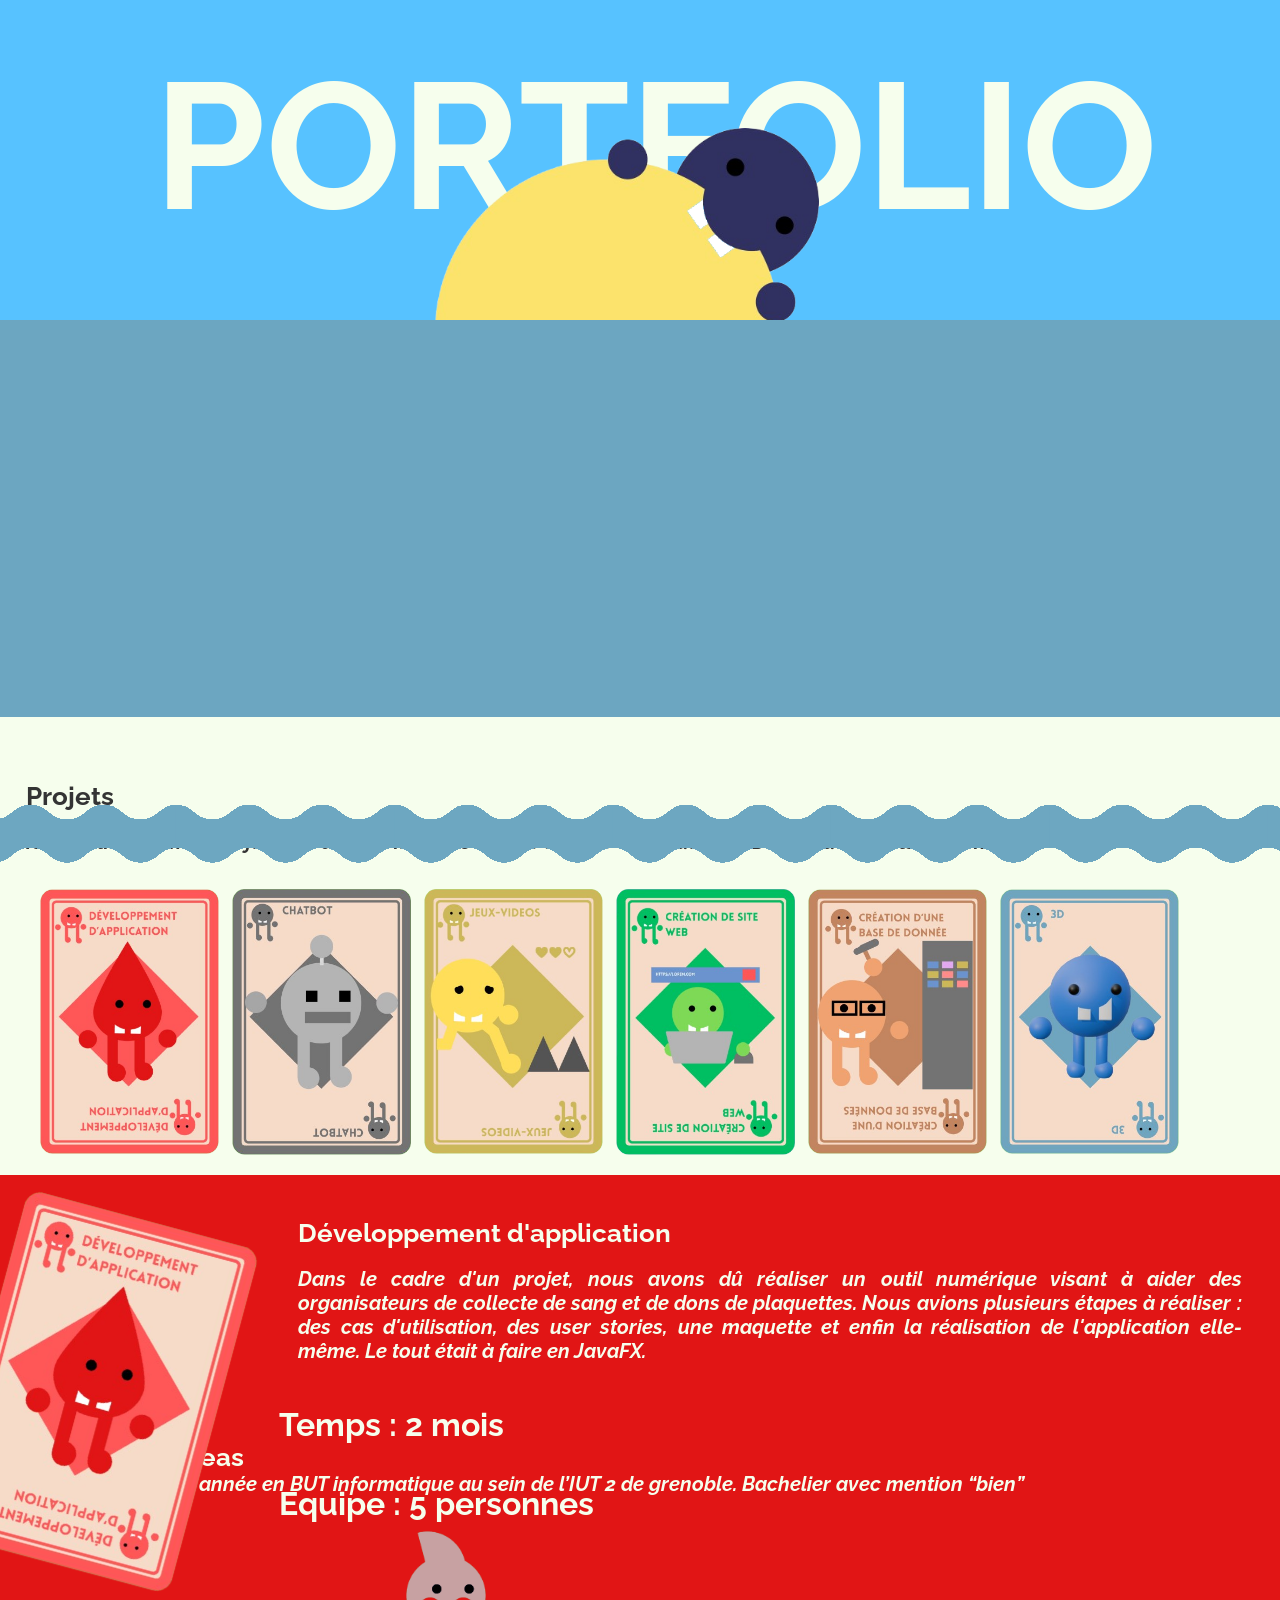
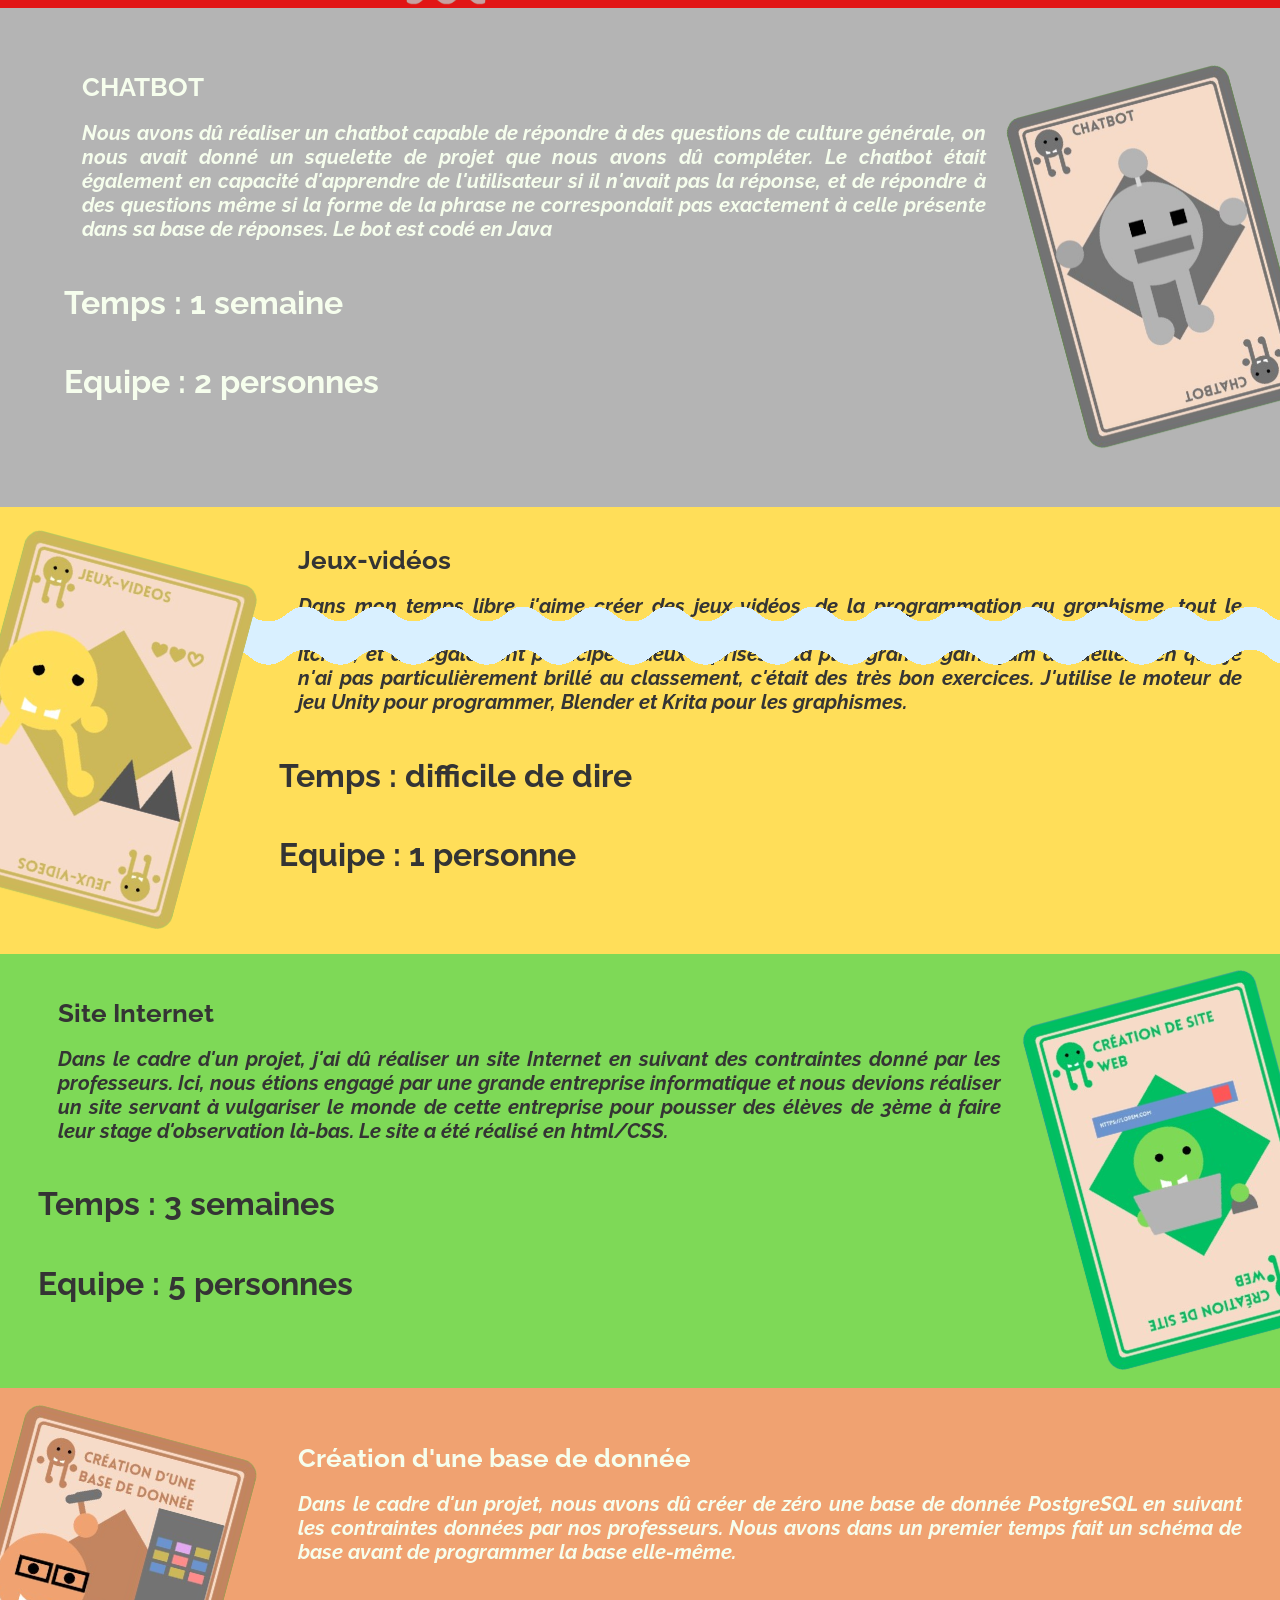
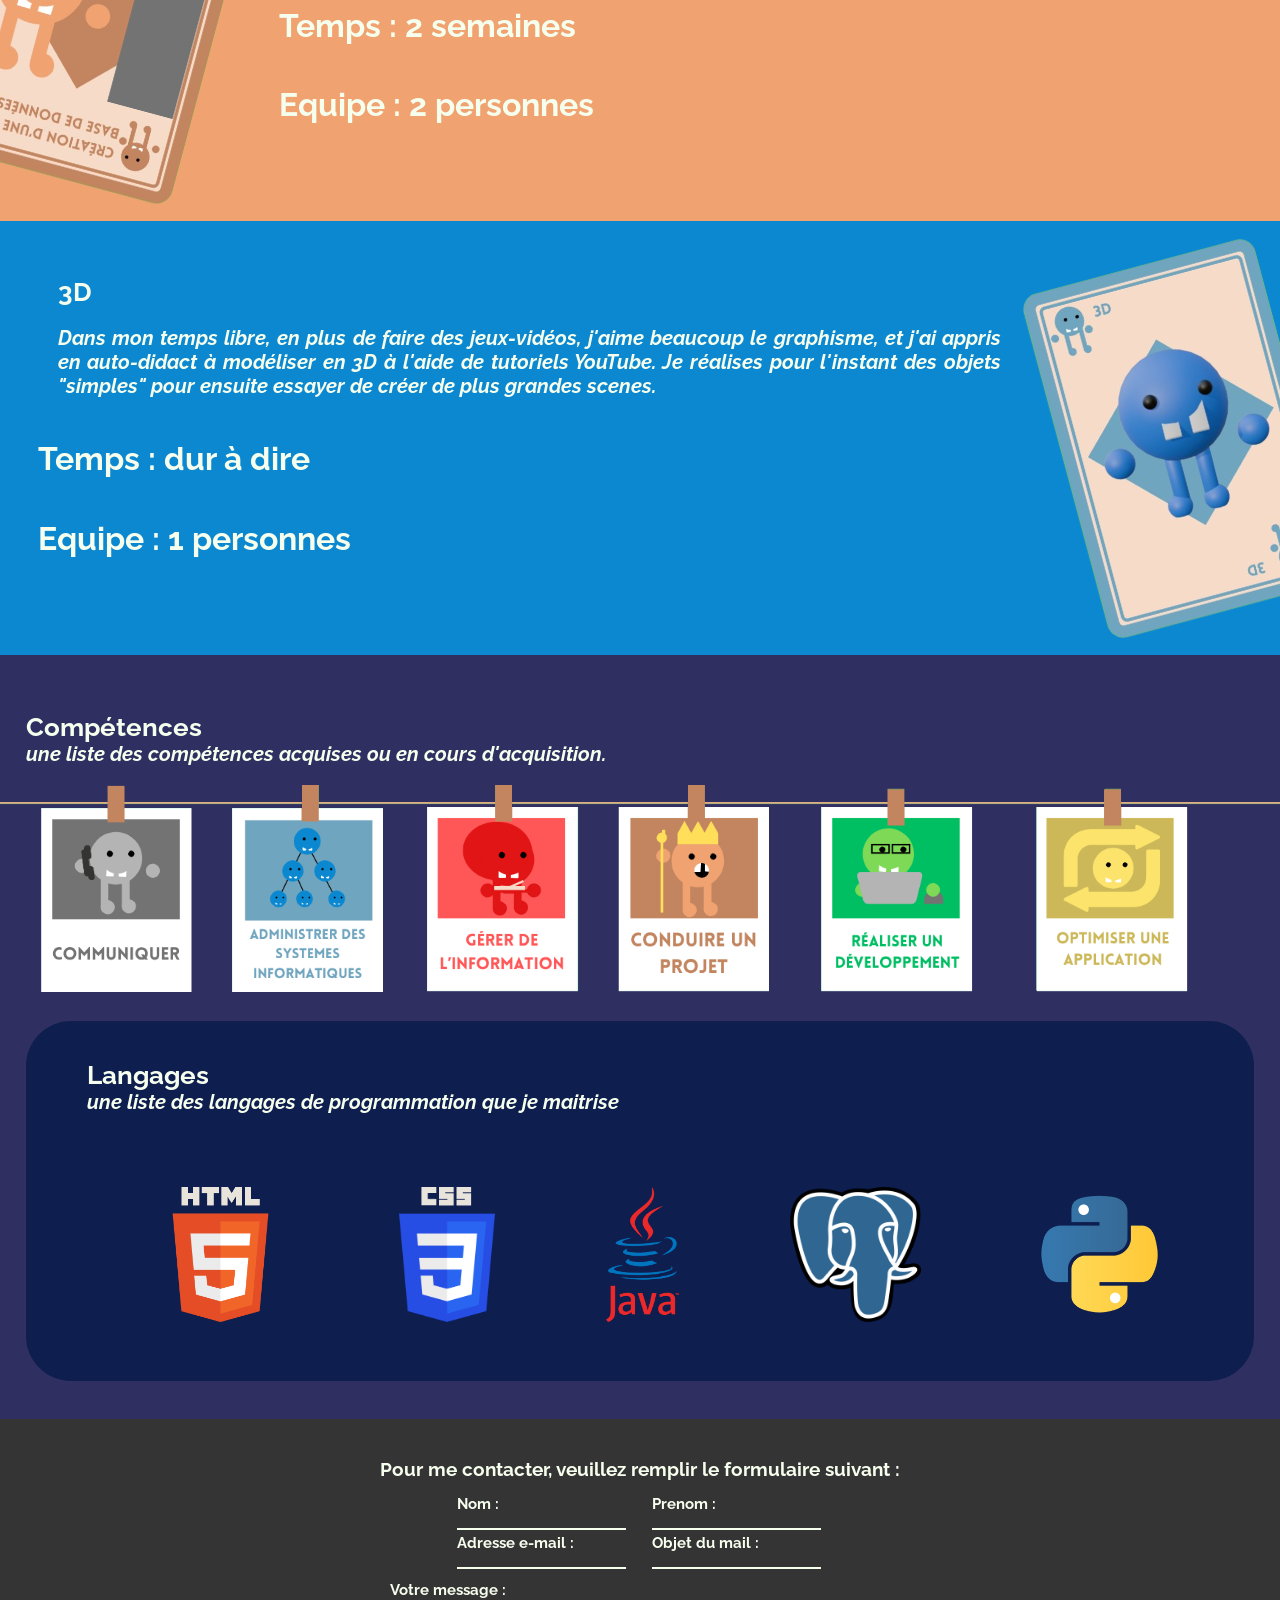
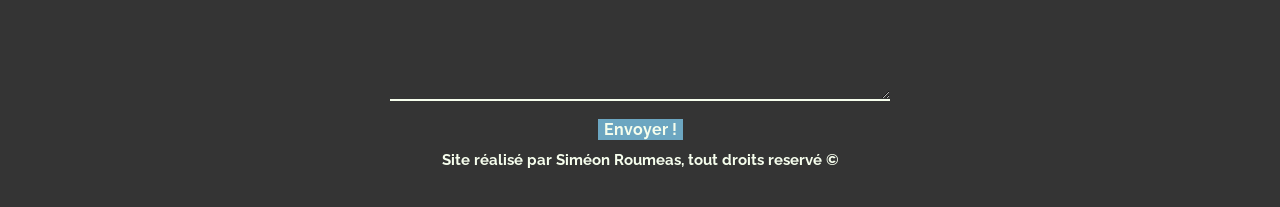
==== commit 2a5c0047: "Update index.html" ====
--- a/index.html
+++ b/index.html
@@ -45,39 +45,39 @@
       <ul class="cartePremiereAnnee">
         <li>
           <a href="#dev">
-            <img src="./img/CApp.png" alt="">
+            <img src="./CApp.png" alt="">
           </a>
         </li>
         <li>
           <a href="#chatbot">
-            <img src="./img/CChatbot.png" alt="">
+            <img src="./CChatbot.png" alt="">
           </a>
         </li>
         <li>
           <a href="#jeu">
-            <img src="./img/CJeu.png" alt="">
+            <img src="./CJeu.png" alt="">
           </a>
         </li>
         <li>
           <a href="#site">
-            <img src="./img/CSite.png" alt="">
+            <img src="./CSite.png" alt="">
           </a>
         </li>
         <li>
           <a href="#sql">
-            <img src="./img/CSql.png" alt="">
+            <img src="./CSql.png" alt="">
           </a>
         </li>
         <li>
           <a href="#3d">
-            <img src="./img/C3D.png" alt="">
+            <img src="./C3D.png" alt="">
           </a>
         </li>
       </ul>
 
 
       <div class="PrDev" id="dev">
-        <img src="./img/CApp.png" alt="">
+        <img src="./CApp.png" alt="">
         <div class="text">
           <div>
             <h2>Développement d'application</h2>
@@ -127,11 +127,11 @@
             </h4>
           </div>
         </div>
-        <img src="./img/CChatbot.png" alt="">
+        <img src="./CChatbot.png" alt="">
       </div>
 
       <div class="PrJeu" id="jeu">
-        <img src="./img/CJeu.png" alt="">
+        <img src="./CJeu.png" alt="">
         <div class="texte">
           <div>
             <h2>Jeux-vidéos</h2>
@@ -178,11 +178,11 @@
             Equipe : 5 personnes
           </h4>
         </div>
-        <img src="./img/CSite.png" alt="">
+        <img src="./CSite.png" alt="">
       </div>
 
       <div class="PrBDD" id="sql">
-        <img src="./img/CSql.png" alt="">
+        <img src="./CSql.png" alt="">
         <div class="texte">
           <div>
             <h2>Création d'une base de donnée</h2>
@@ -223,7 +223,7 @@
             Equipe : 1 personnes
           </h4>
         </div>
-        <img src="./img/C3D.png" alt="">
+        <img src="./C3D.png" alt="">
       </div>
 
     </div>
@@ -237,7 +237,7 @@
 
       <br>
 
-      <img src="/img/polaroid.png" alt="">
+      <img src="./polaroid.png" alt="">
 
       <br>
       <div class="langages">
--- a/test.css
+++ b/test.css
@@ -291,6 +291,7 @@
 }
 
 .langages{
+
     background-color: #0D1E4F;
     padding: 3%;
     margin:2% 2% 0% 2%;
@@ -316,9 +317,6 @@
 
     font-size: 1vw;
 }
-
-
-
 .formulaire {
     align-items: center;
     justify-content: center;
@@ -329,7 +327,6 @@
 }
 
 input{
-    
     color: var(--ivoir);
     padding: 0px;
     background-color: #343434;
@@ -387,22 +384,28 @@
 }
 
 .vagueHaut img{
-    position:absolute;
-    bottom:-25%;
+    position:relative;
+    top:-5vW;
     left:-10%;
+    width: 150%;
+    height: auto;
     z-index: 2;
 }
 .vagueBas img{
-    position:absolute;
-    bottom:-90%;
-    left:-11%;
-}
+    position:relative;
+    top:0vh;
+    width: 150%;
+    height: auto;
+}
+
 .vagueViolet img{
-    position:absolute;
-    bottom:-590%;
-    left:-11%;
-}
+    position:relative;
+    top:-5vw;
+    width: 150%;
+    height: auto;
+}
+
 
 .images {
     pointer-events: none;
-}+}
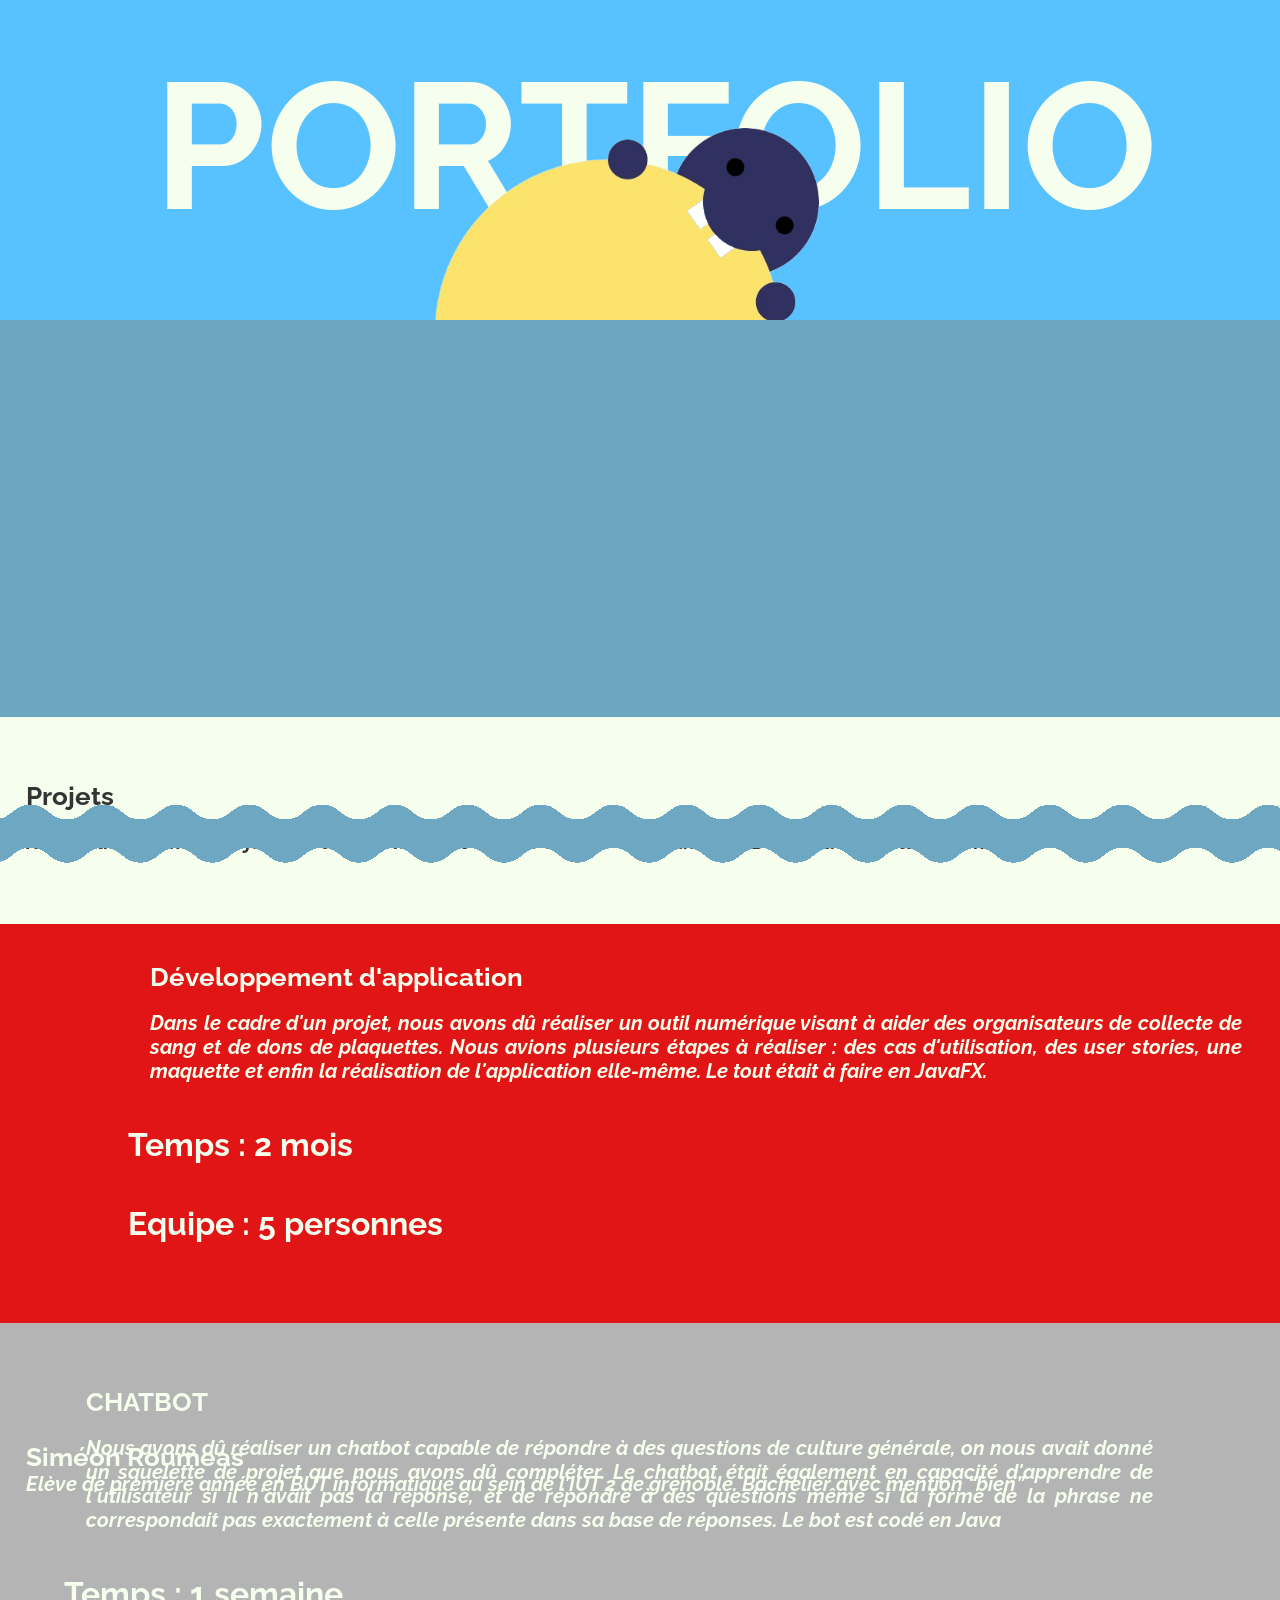
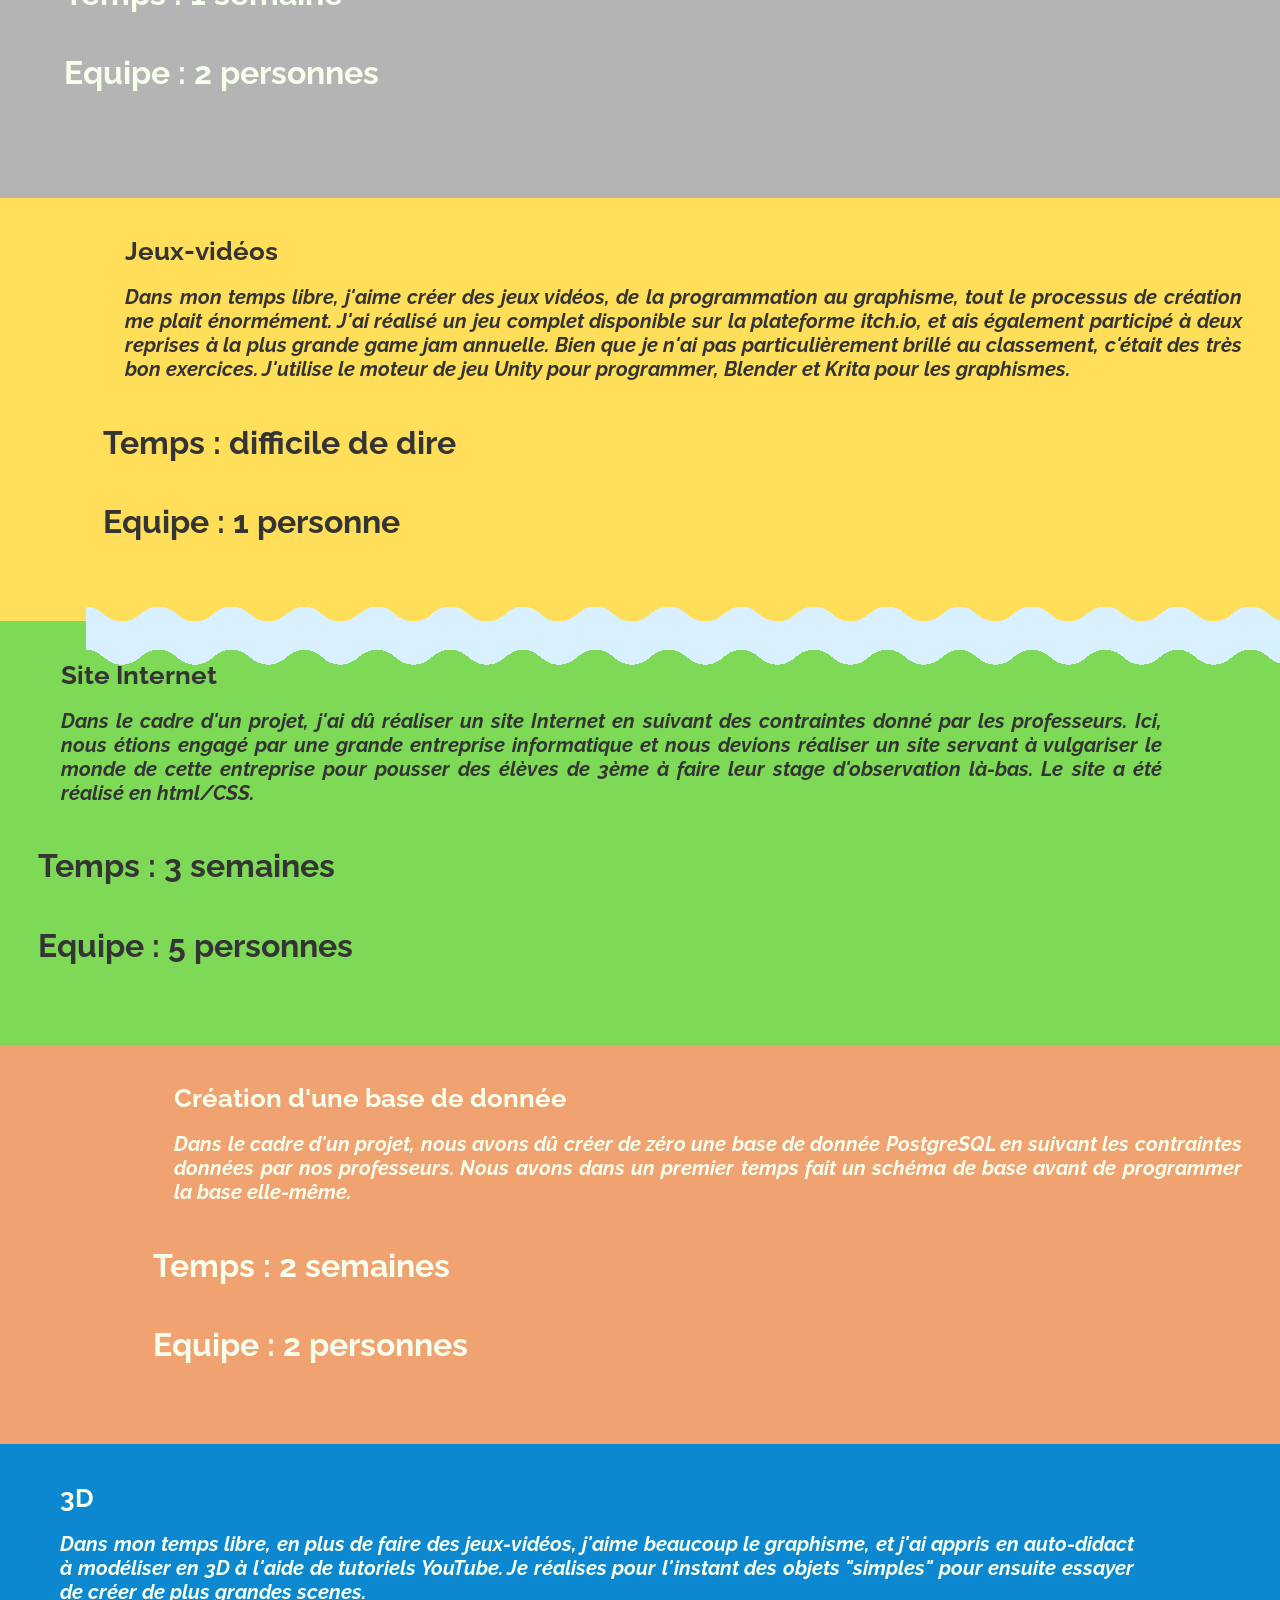
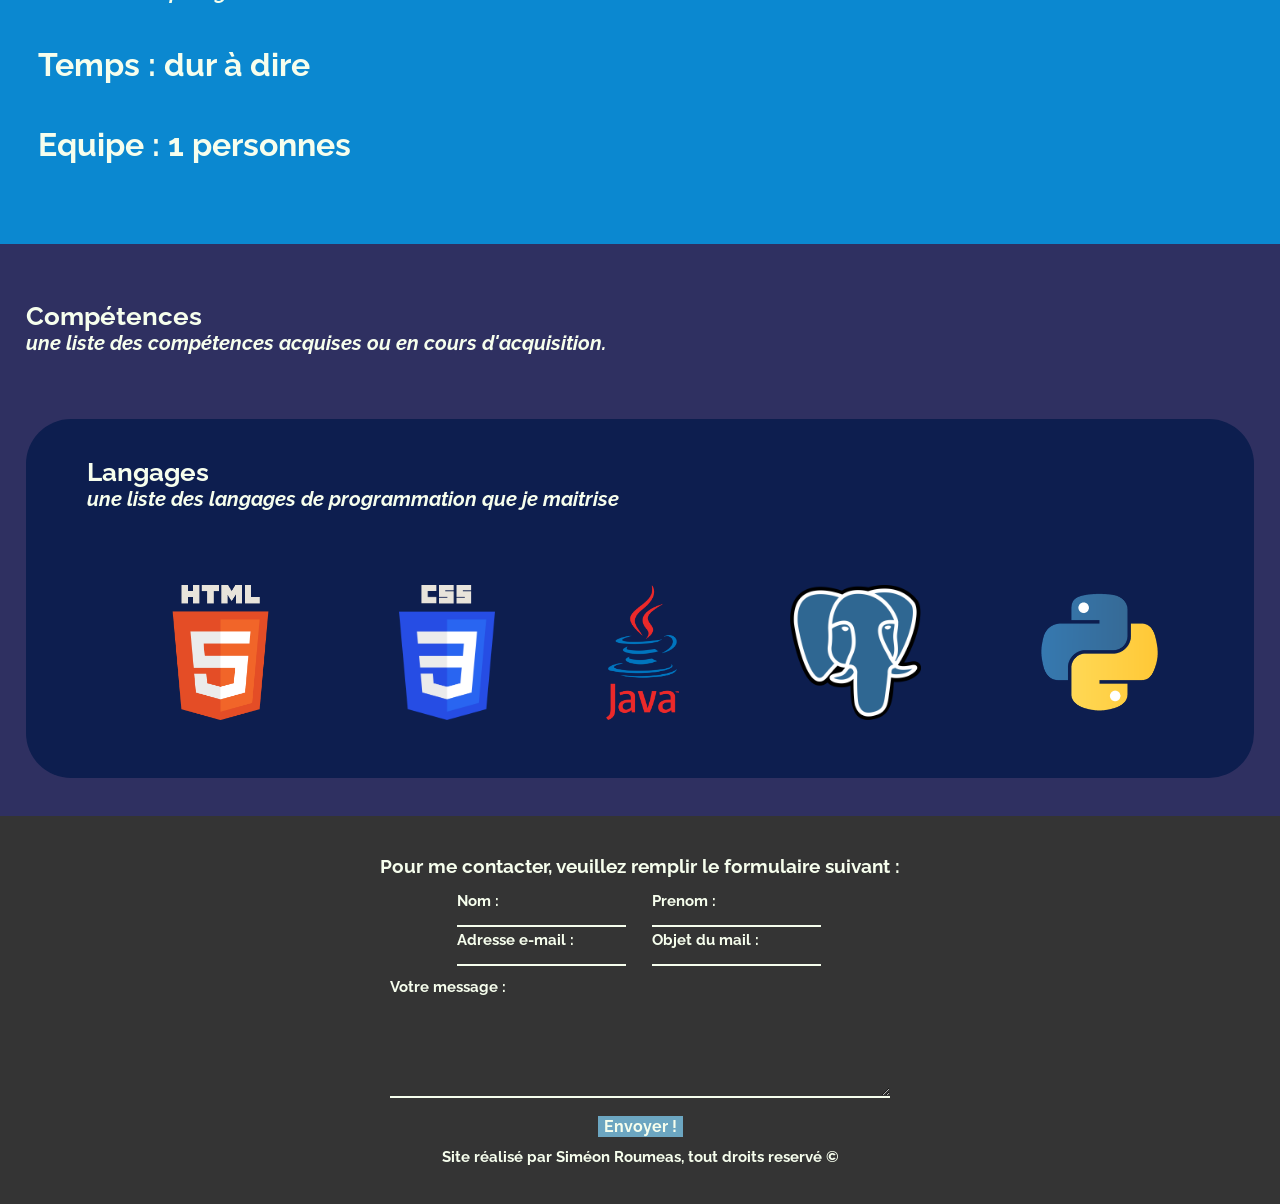
==== commit 1678eb2f: "Update index.html" ====
--- a/index.html
+++ b/index.html
@@ -45,39 +45,39 @@
       <ul class="cartePremiereAnnee">
         <li>
           <a href="#dev">
-            <img src="./CApp.png" alt="">
+            <img src="./img/CApp.png" alt="">
           </a>
         </li>
         <li>
           <a href="#chatbot">
-            <img src="./CChatbot.png" alt="">
+            <img src="./img/CChatbot.png" alt="">
           </a>
         </li>
         <li>
           <a href="#jeu">
-            <img src="./CJeu.png" alt="">
+            <img src="./img/CJeu.png" alt="">
           </a>
         </li>
         <li>
           <a href="#site">
-            <img src="./CSite.png" alt="">
+            <img src="./img/CSite.png" alt="">
           </a>
         </li>
         <li>
           <a href="#sql">
-            <img src="./CSql.png" alt="">
+            <img src="./img/CSql.png" alt="">
           </a>
         </li>
         <li>
           <a href="#3d">
-            <img src="./C3D.png" alt="">
+            <img src="./img/C3D.png" alt="">
           </a>
         </li>
       </ul>
 
 
       <div class="PrDev" id="dev">
-        <img src="./CApp.png" alt="">
+        <img src="./img/CApp.png" alt="">
         <div class="text">
           <div>
             <h2>Développement d'application</h2>
@@ -127,11 +127,11 @@
             </h4>
           </div>
         </div>
-        <img src="./CChatbot.png" alt="">
+        <img src="./img/CChatbot.png" alt="">
       </div>
 
       <div class="PrJeu" id="jeu">
-        <img src="./CJeu.png" alt="">
+        <img src="./img/CJeu.png" alt="">
         <div class="texte">
           <div>
             <h2>Jeux-vidéos</h2>
@@ -178,11 +178,11 @@
             Equipe : 5 personnes
           </h4>
         </div>
-        <img src="./CSite.png" alt="">
+        <img src="./img/CSite.png" alt="">
       </div>
 
       <div class="PrBDD" id="sql">
-        <img src="./CSql.png" alt="">
+        <img src="./img/CSql.png" alt="">
         <div class="texte">
           <div>
             <h2>Création d'une base de donnée</h2>
@@ -223,7 +223,7 @@
             Equipe : 1 personnes
           </h4>
         </div>
-        <img src="./C3D.png" alt="">
+        <img src="./img/C3D.png" alt="">
       </div>
 
     </div>
@@ -237,7 +237,7 @@
 
       <br>
 
-      <img src="./polaroid.png" alt="">
+      <img src="/img/polaroid.png" alt="">
 
       <br>
       <div class="langages">
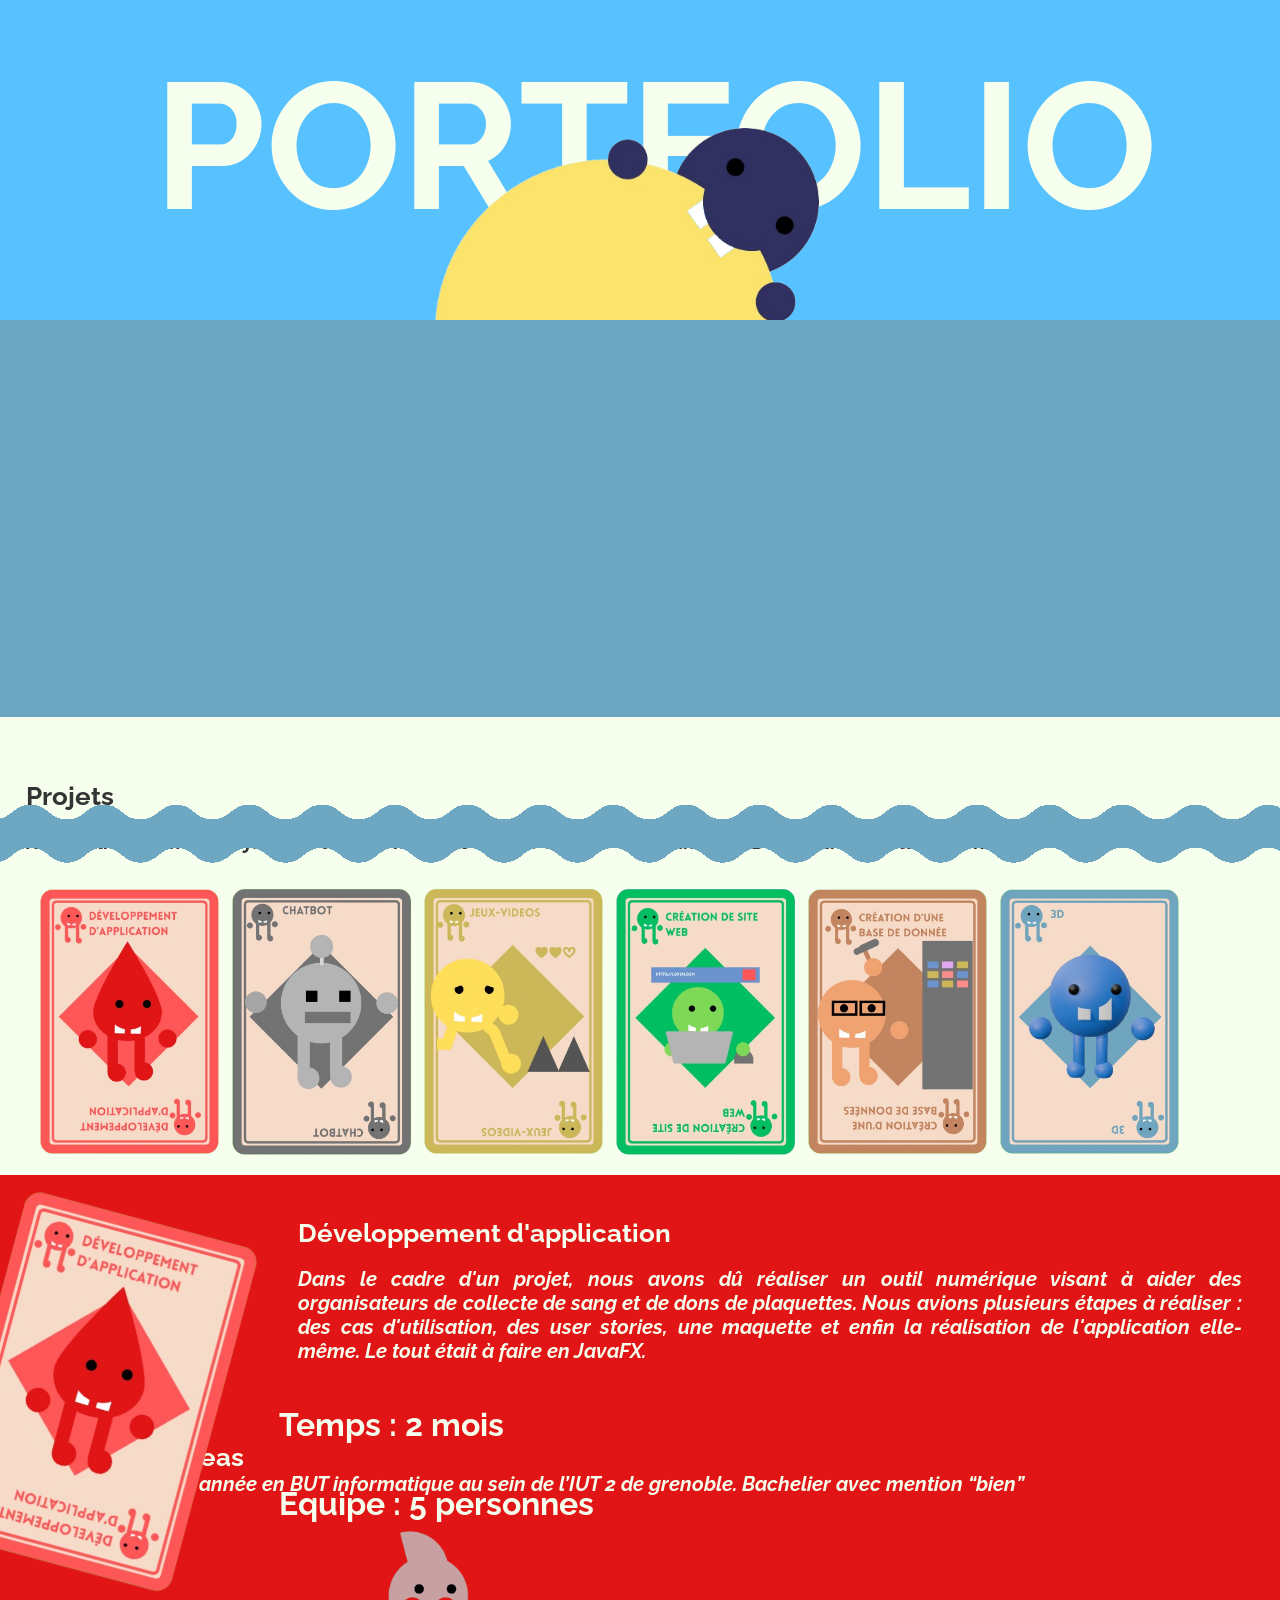
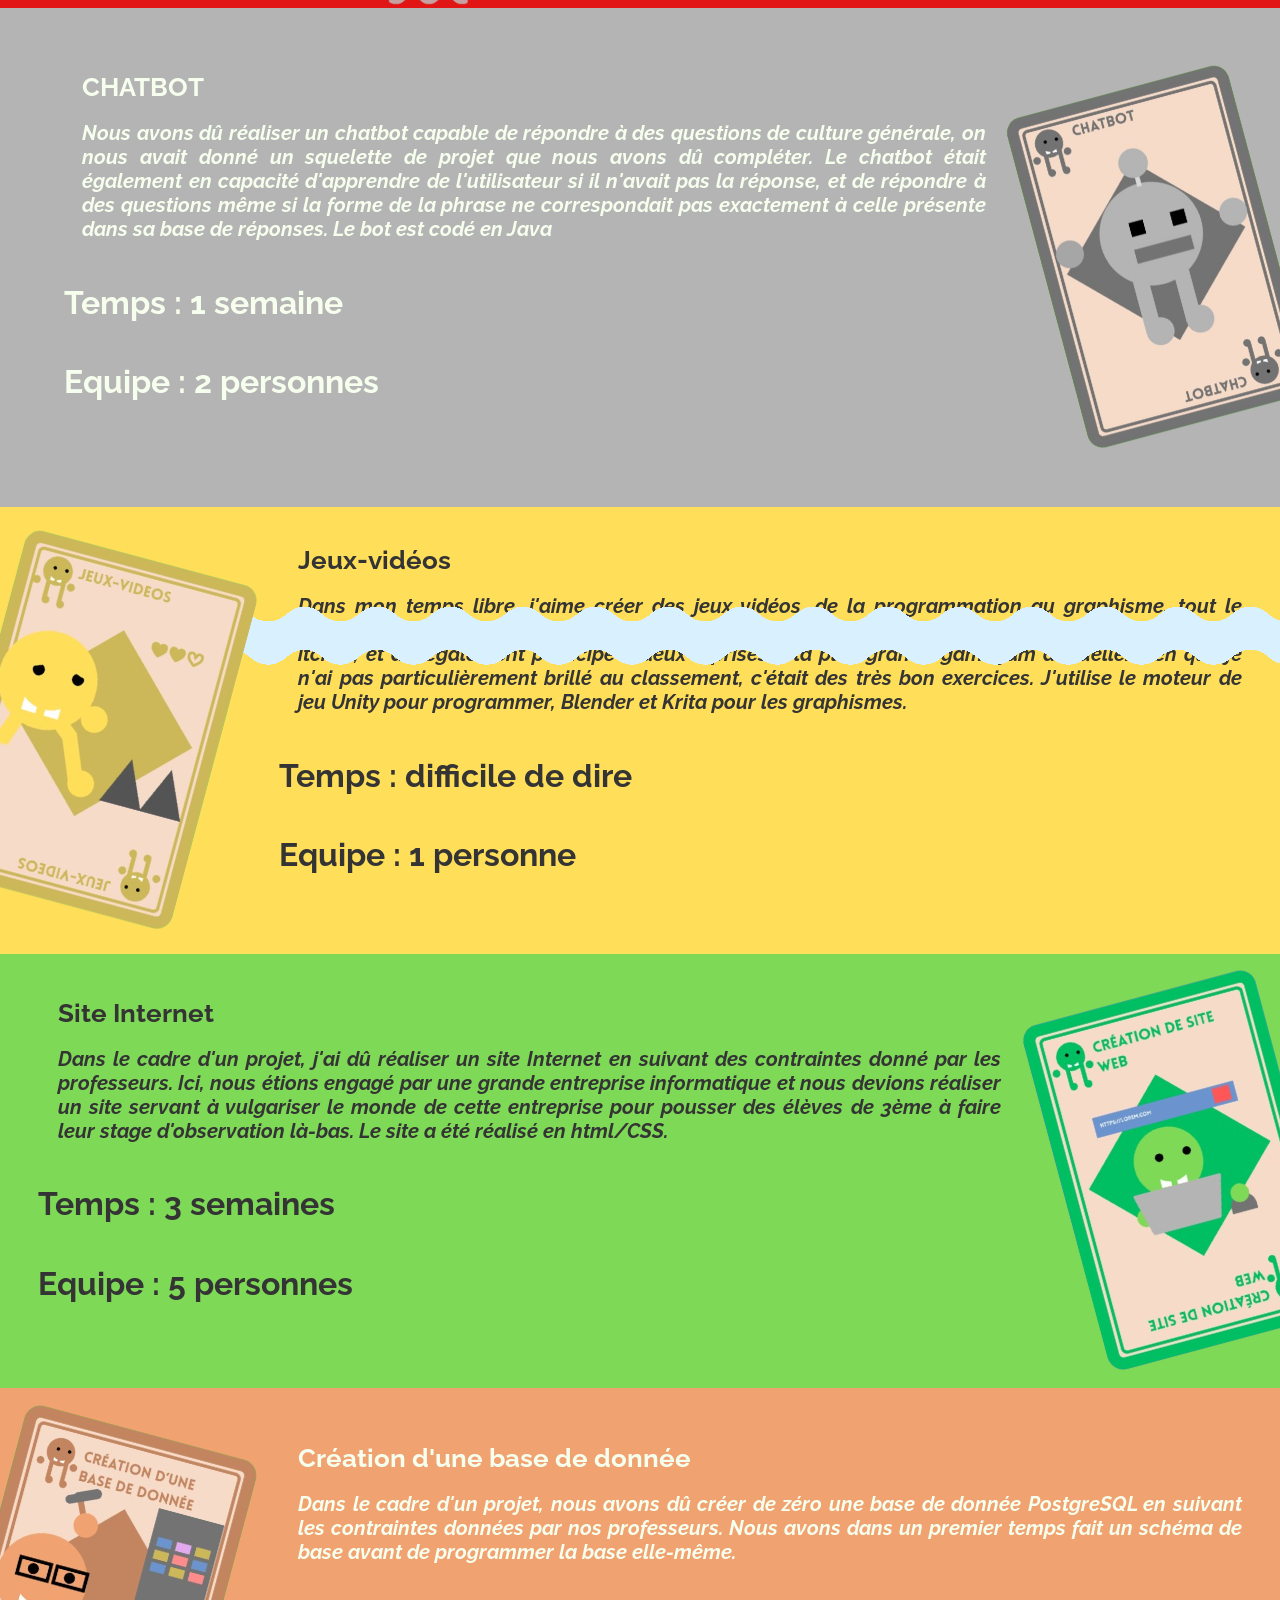
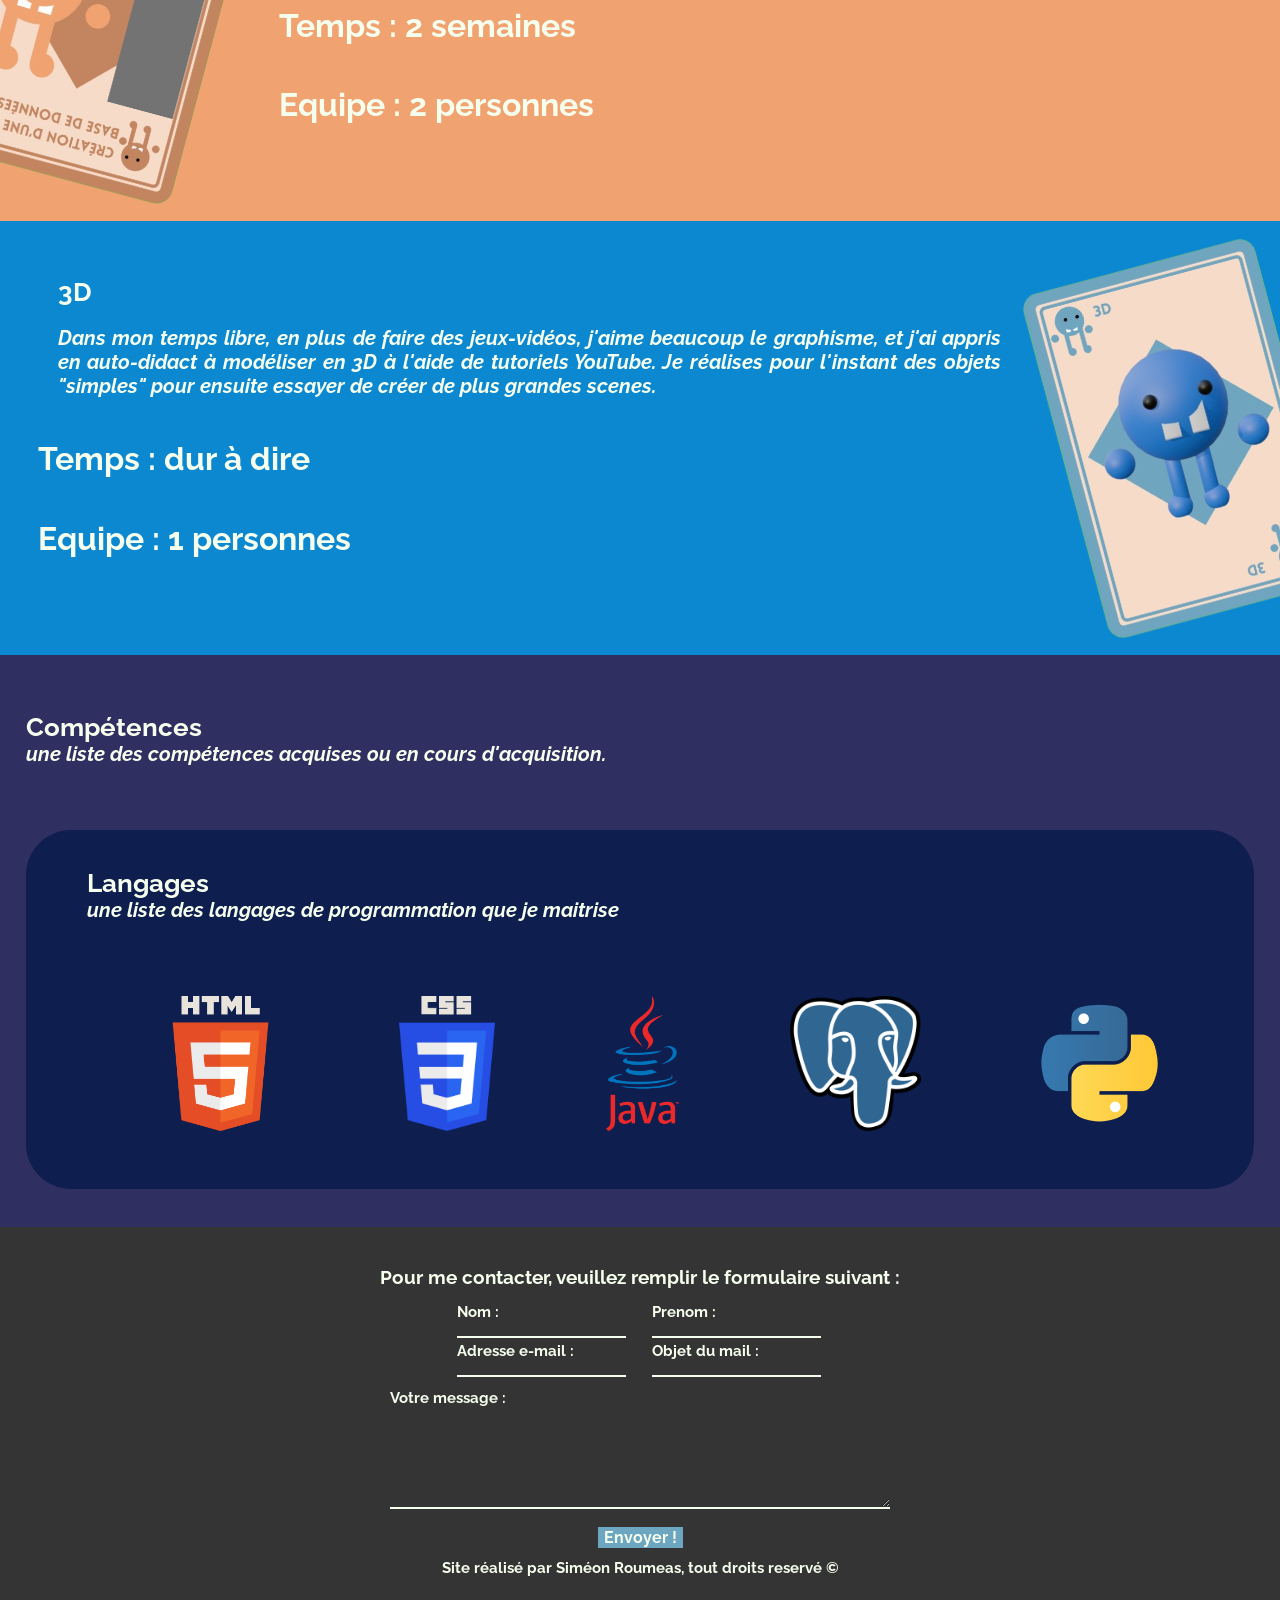
==== commit 97be1e3d: "Update index.html Pour la 120ème fois, j'ai changé l'html parce que ça marche pas" ====
--- a/index.html
+++ b/index.html
@@ -45,39 +45,39 @@
       <ul class="cartePremiereAnnee">
         <li>
           <a href="#dev">
-            <img src="./img/CApp.png" alt="">
+            <img src="./CApp.png" alt="">
           </a>
         </li>
         <li>
           <a href="#chatbot">
-            <img src="./img/CChatbot.png" alt="">
+            <img src="./CChatbot.png" alt="">
           </a>
         </li>
         <li>
           <a href="#jeu">
-            <img src="./img/CJeu.png" alt="">
+            <img src="./CJeu.png" alt="">
           </a>
         </li>
         <li>
           <a href="#site">
-            <img src="./img/CSite.png" alt="">
+            <img src="./CSite.png" alt="">
           </a>
         </li>
         <li>
           <a href="#sql">
-            <img src="./img/CSql.png" alt="">
+            <img src="./CSql.png" alt="">
           </a>
         </li>
         <li>
           <a href="#3d">
-            <img src="./img/C3D.png" alt="">
+            <img src="./C3D.png" alt="">
           </a>
         </li>
       </ul>
 
 
       <div class="PrDev" id="dev">
-        <img src="./img/CApp.png" alt="">
+        <img src="./CApp.png" alt="">
         <div class="text">
           <div>
             <h2>Développement d'application</h2>
@@ -127,11 +127,11 @@
             </h4>
           </div>
         </div>
-        <img src="./img/CChatbot.png" alt="">
+        <img src="./CChatbot.png" alt="">
       </div>
 
       <div class="PrJeu" id="jeu">
-        <img src="./img/CJeu.png" alt="">
+        <img src="./CJeu.png" alt="">
         <div class="texte">
           <div>
             <h2>Jeux-vidéos</h2>
@@ -178,11 +178,11 @@
             Equipe : 5 personnes
           </h4>
         </div>
-        <img src="./img/CSite.png" alt="">
+        <img src="./CSite.png" alt="">
       </div>
 
       <div class="PrBDD" id="sql">
-        <img src="./img/CSql.png" alt="">
+        <img src="./CSql.png" alt="">
         <div class="texte">
           <div>
             <h2>Création d'une base de donnée</h2>
@@ -223,7 +223,7 @@
             Equipe : 1 personnes
           </h4>
         </div>
-        <img src="./img/C3D.png" alt="">
+        <img src="./C3D.png" alt="">
       </div>
 
     </div>
--- a/test.css
+++ b/test.css
@@ -385,7 +385,7 @@
 
 .vagueHaut img{
     position:relative;
-    top:-5vW;
+    top:-5vw;
     left:-10%;
     width: 150%;
     height: auto;
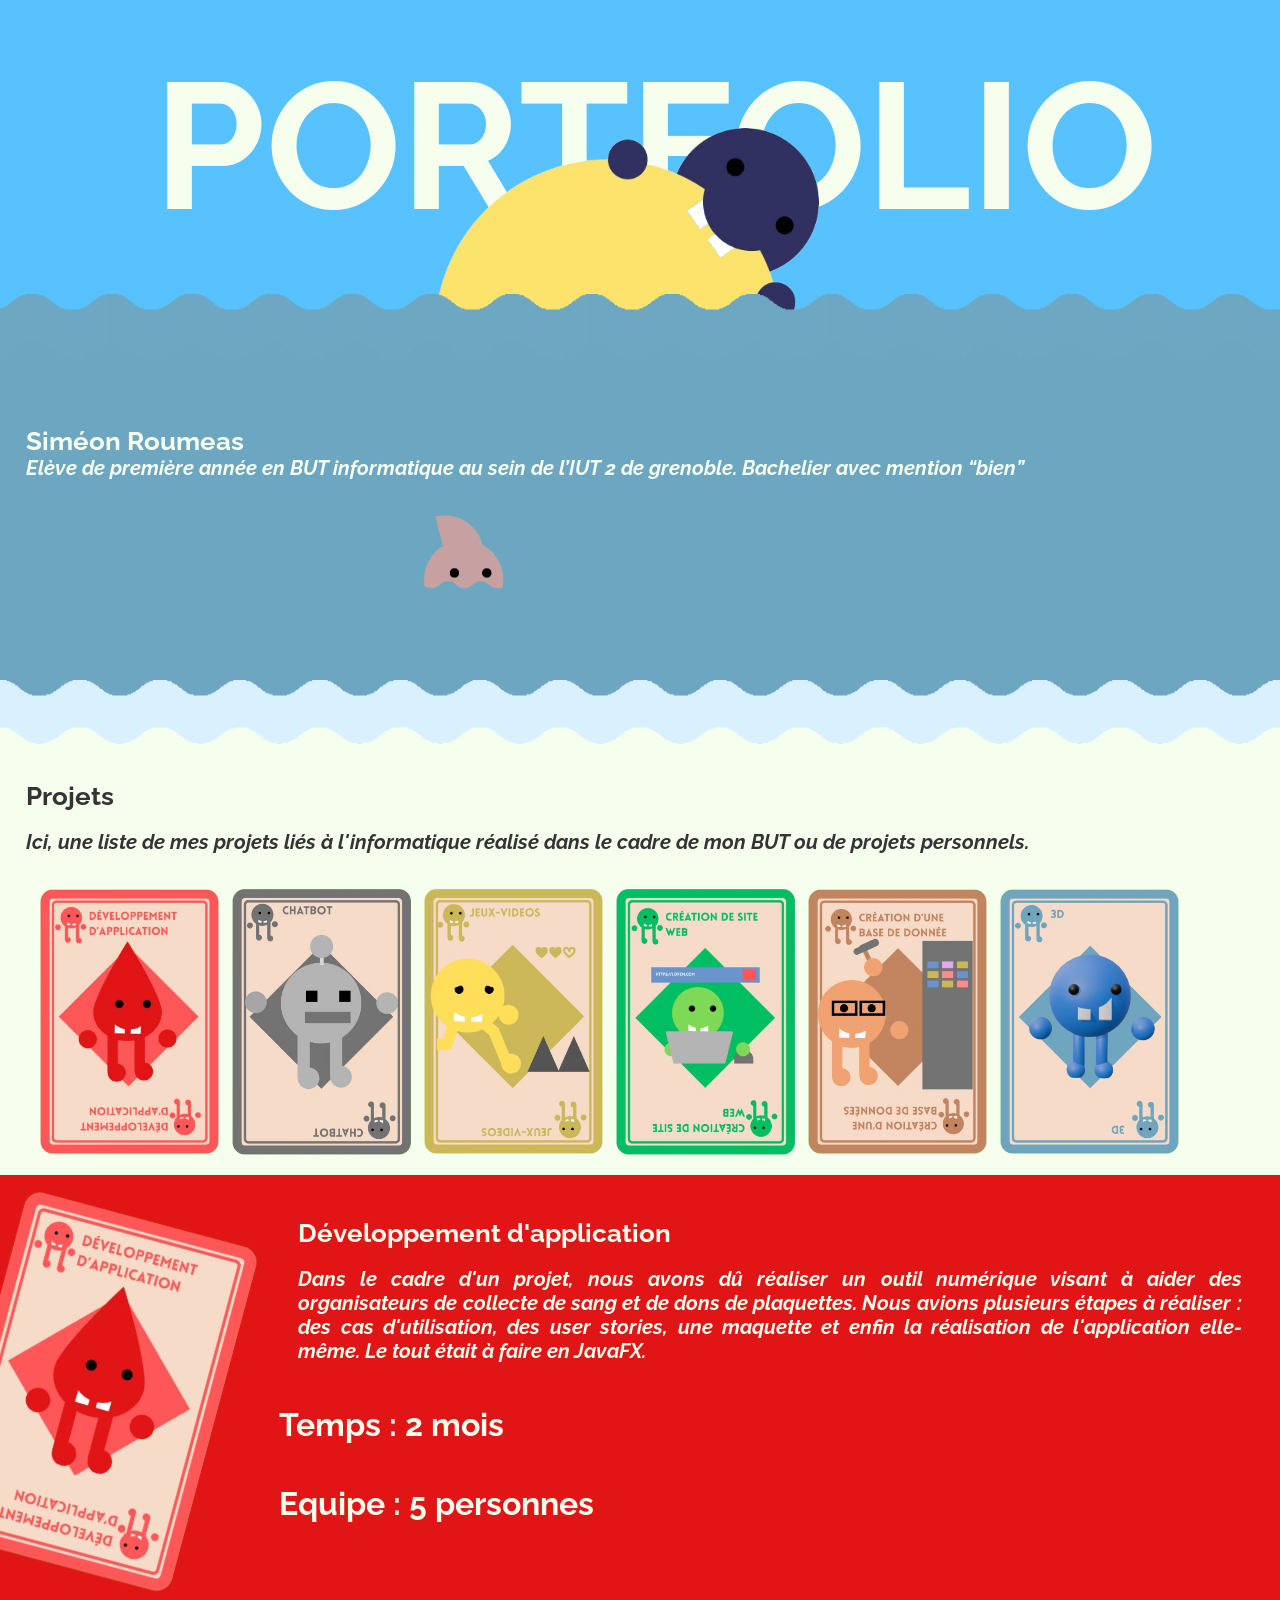
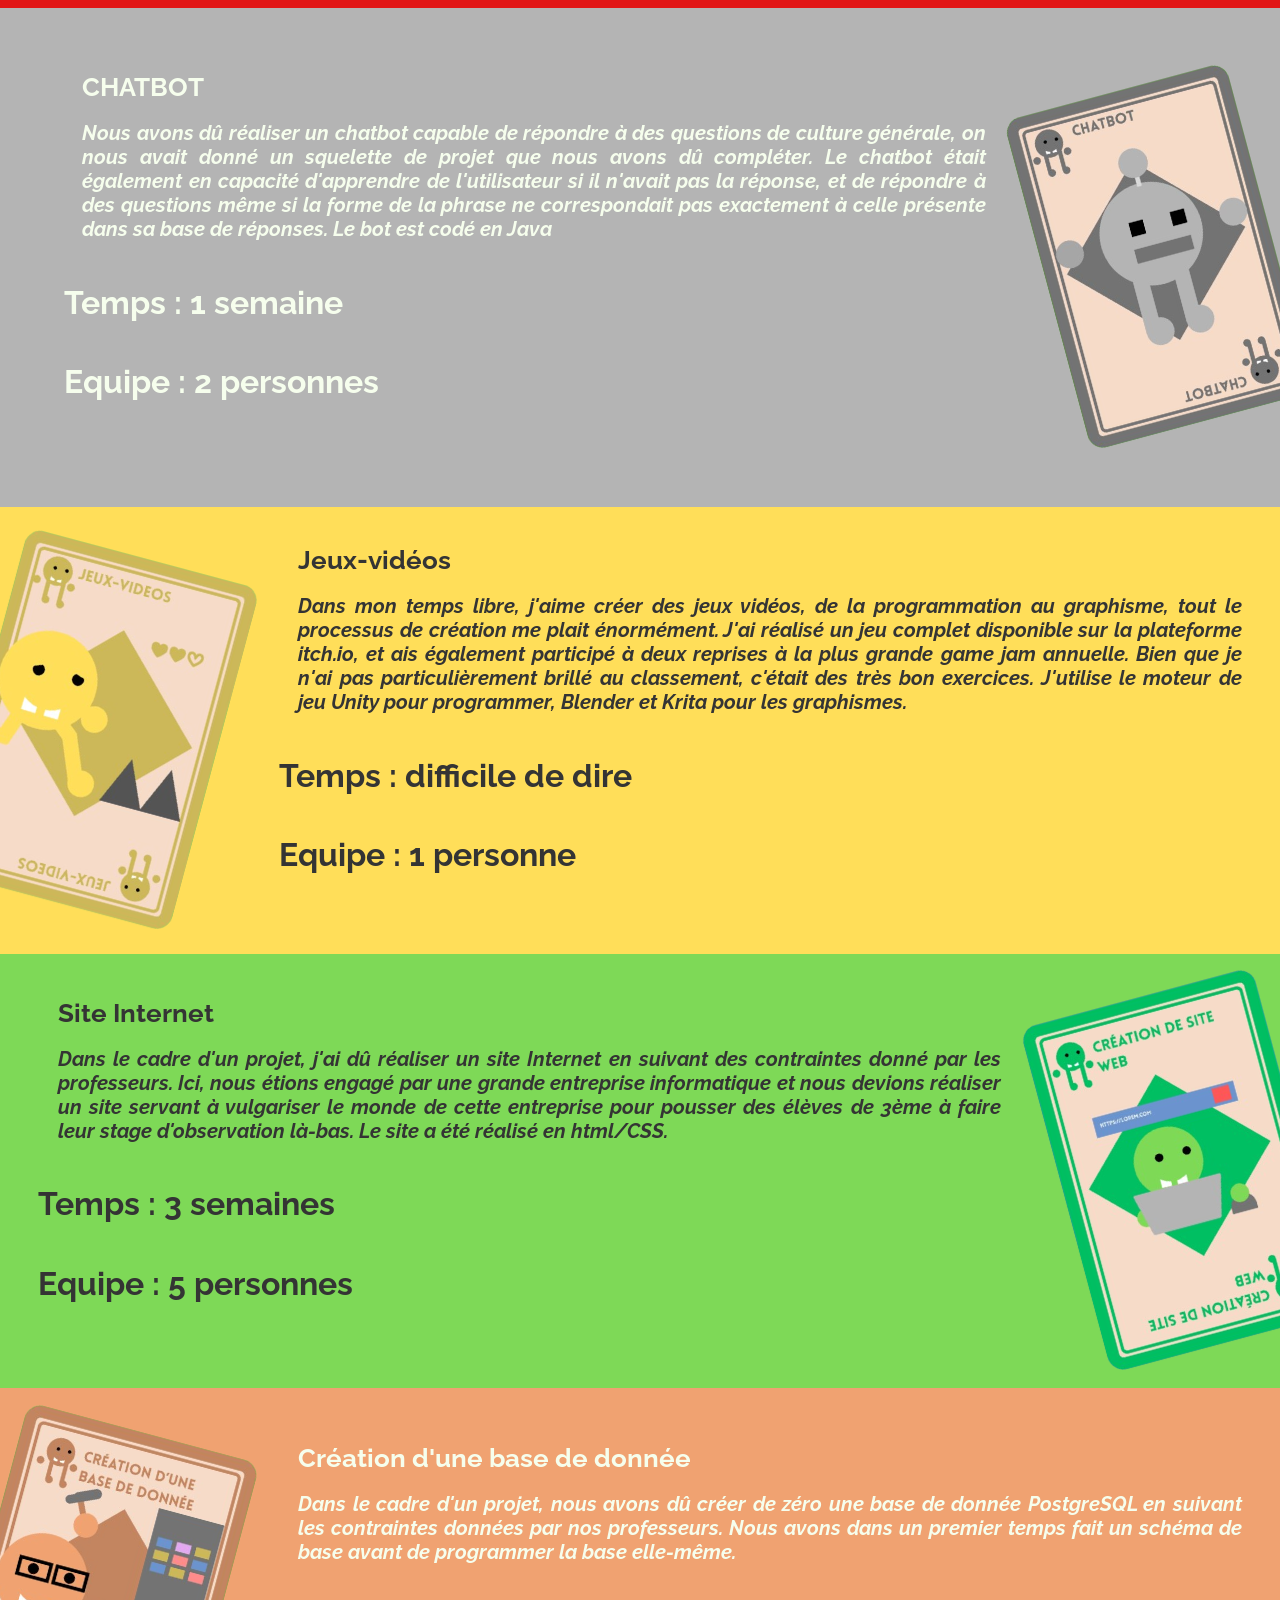
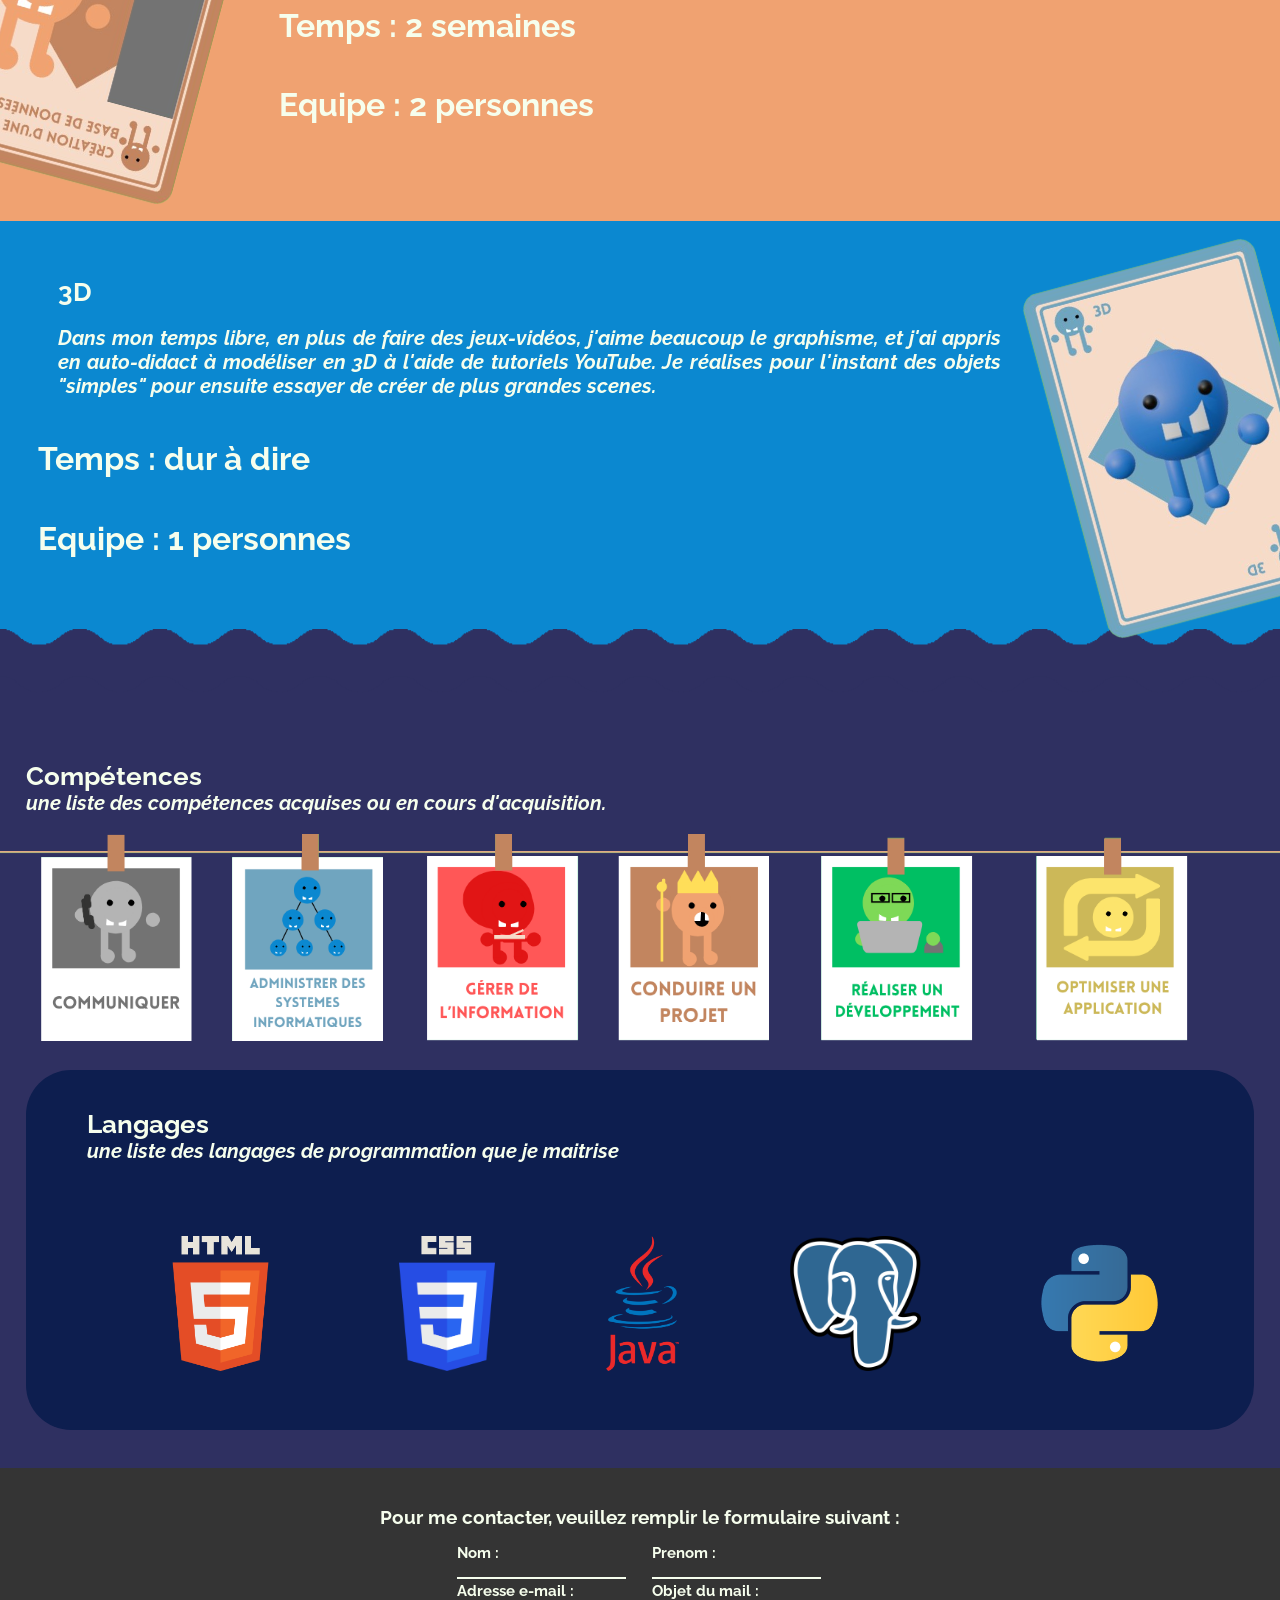
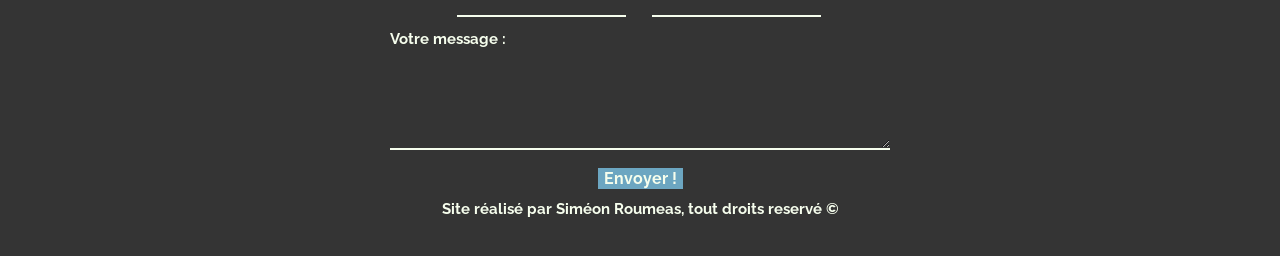
==== commit 76b77471: "Update index.html" ====
--- a/index.html
+++ b/index.html
@@ -237,7 +237,7 @@
 
       <br>
 
-      <img src="/img/polaroid.png" alt="">
+      <img src="./polaroid.png" alt="">
 
       <br>
       <div class="langages">
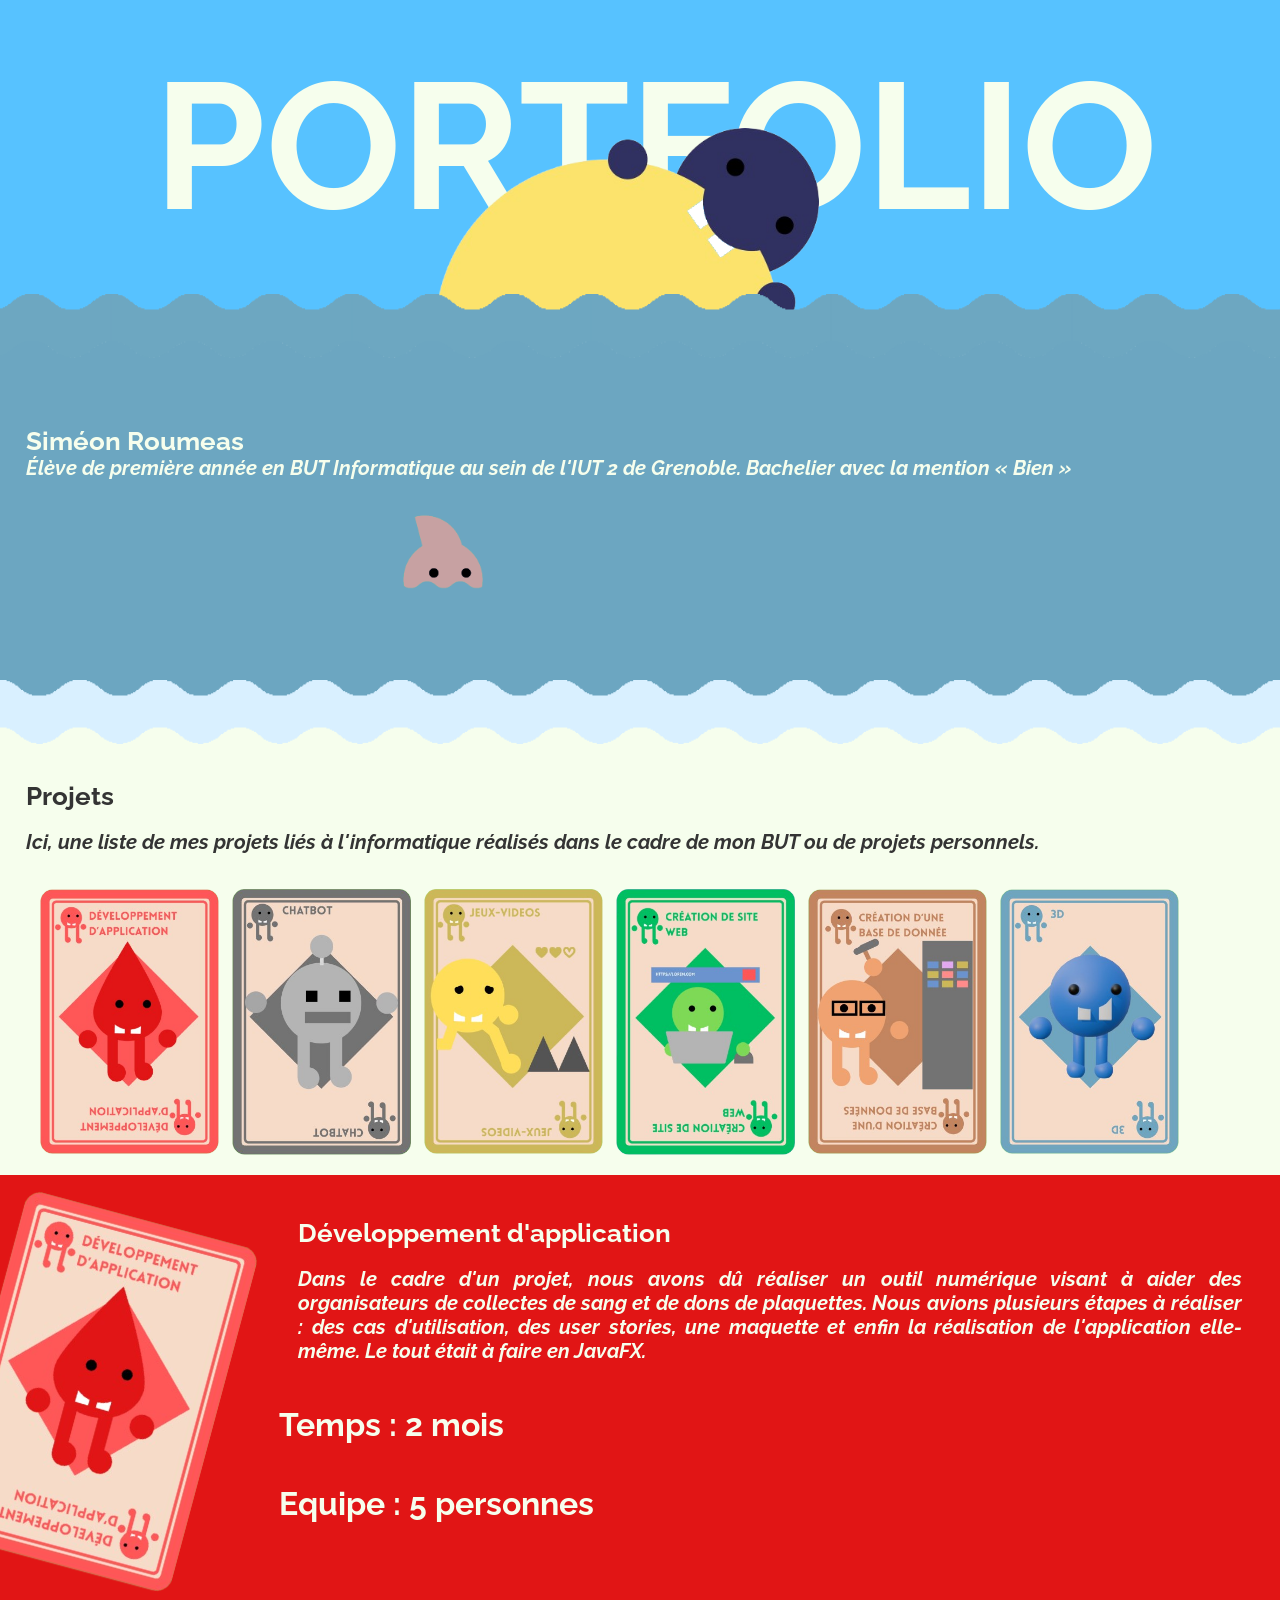
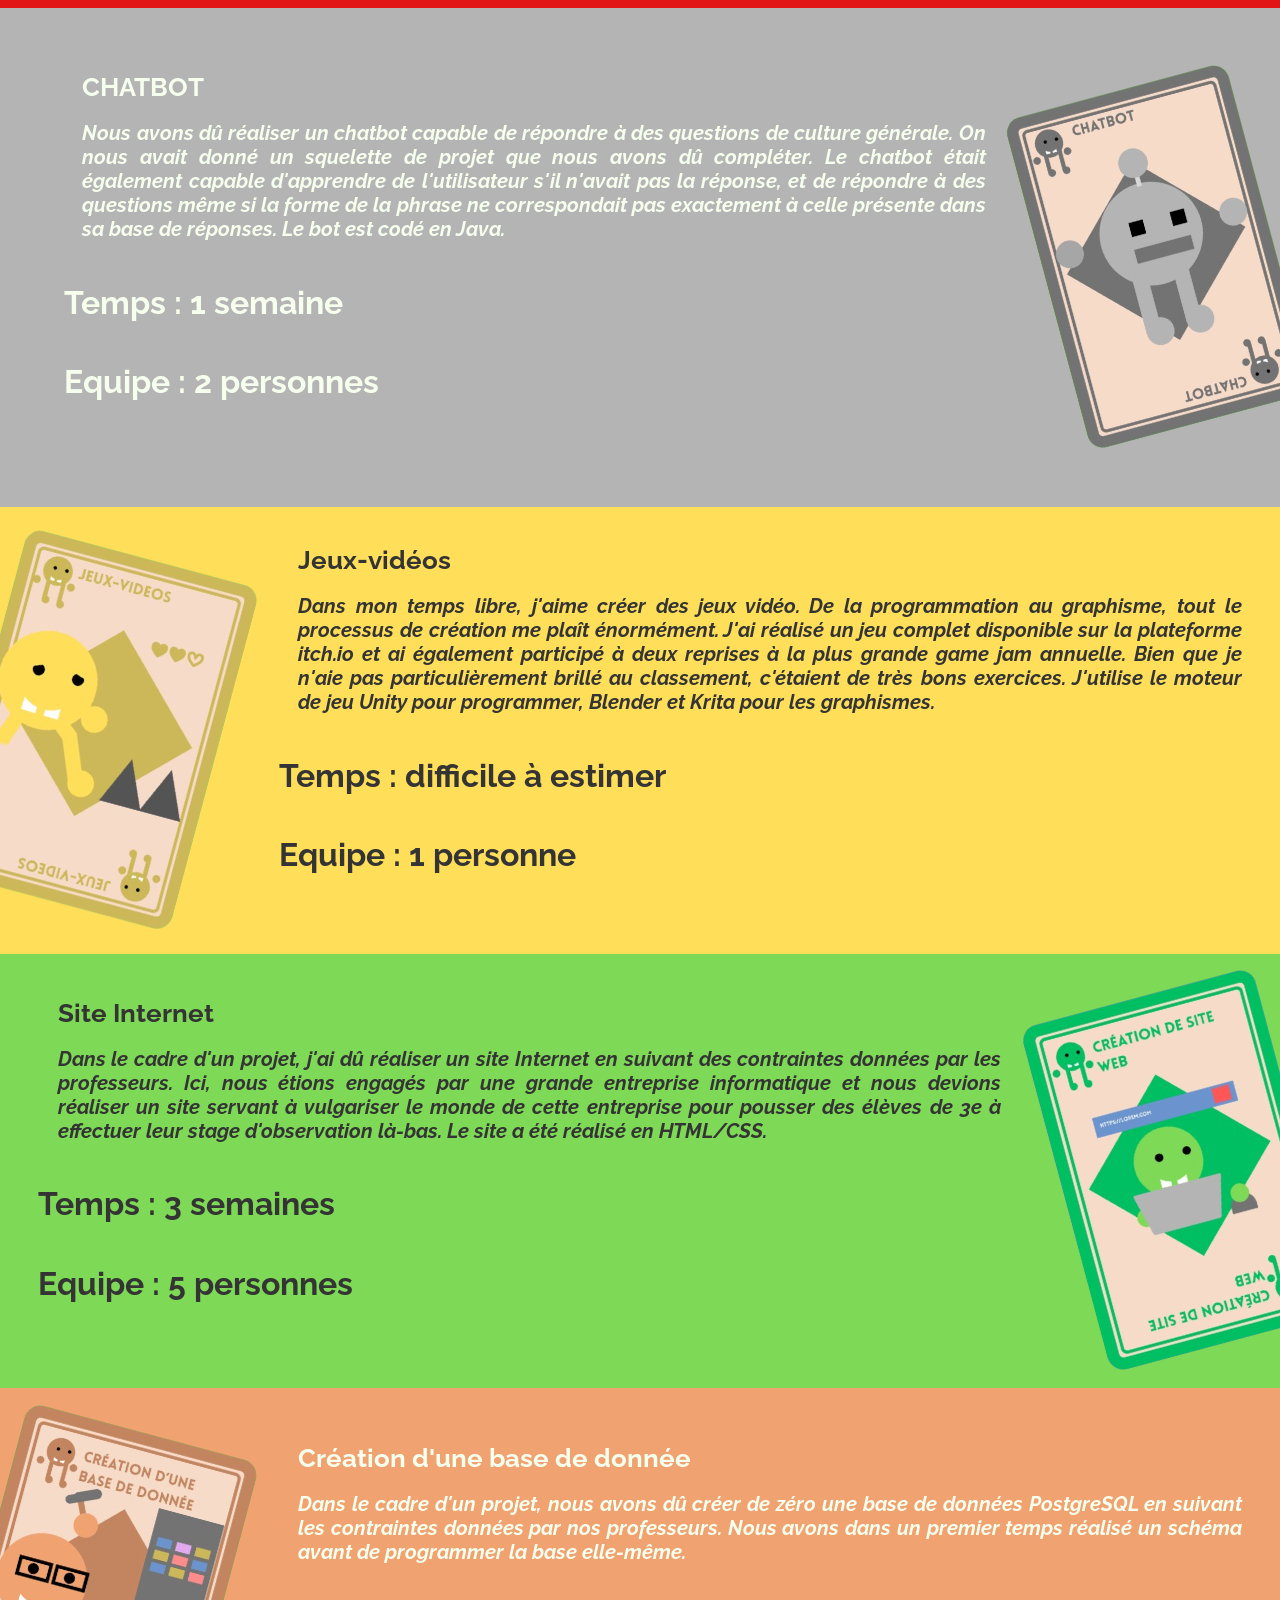
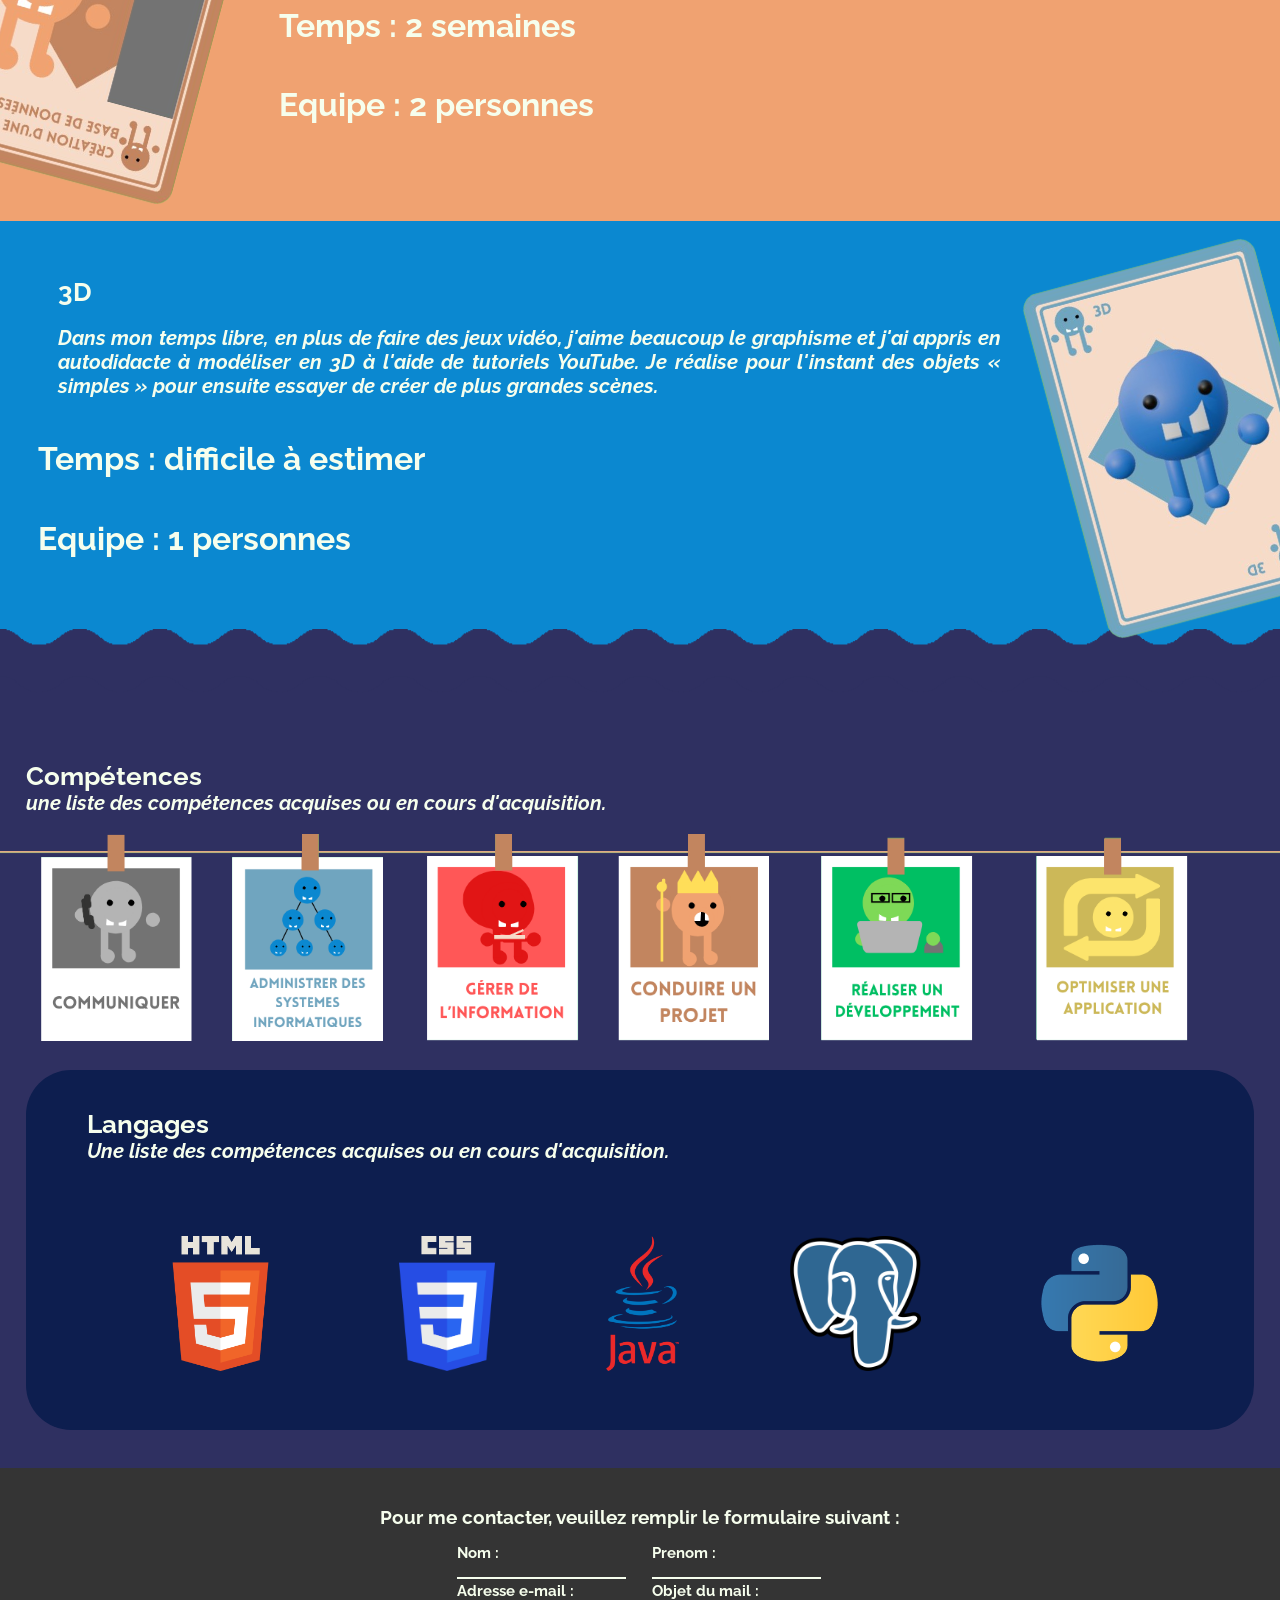
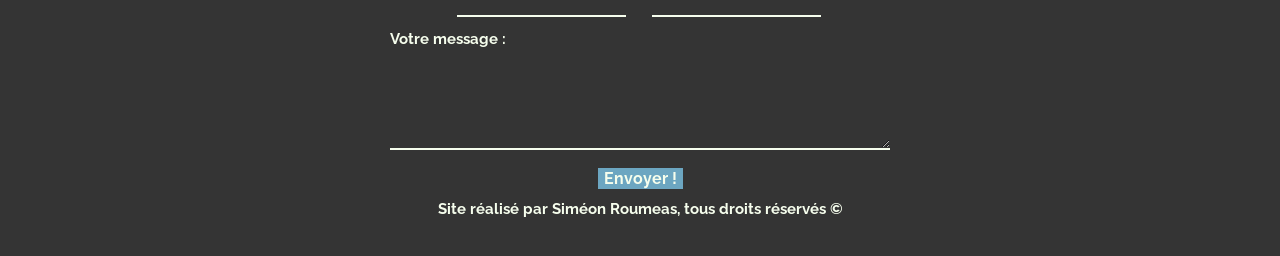
==== commit 19b931b0: "Update index.html" ====
--- a/index.html
+++ b/index.html
@@ -25,8 +25,8 @@
         <img src="./vagues.png" alt="">
       </div>
       <h2>Siméon Roumeas</h2>
-      <h3>Elève de première année en BUT informatique au sein de l’IUT 2 de grenoble.
-        Bachelier avec mention “bien”</h3>
+      <h3>Élève de première année en BUT Informatique au sein de l'IUT 2 de Grenoble.
+Bachelier avec la mention « Bien »</h3>
       <marquee behavior="" direction="right" scrollamount="15">
         <img src="./loremRequin.png" alt="">
       </marquee>
@@ -38,8 +38,8 @@
     <div class="projet">
       <h2>Projets</h2>
       <br>
-      <h3>Ici, une liste de mes projets liés à l'informatique réalisé dans le cadre de mon BUT
-        ou de projets personnels. </h3>
+      <h3>Ici, une liste de mes projets liés à l'informatique réalisés dans le cadre de mon BUT
+ou de projets personnels. </h3>
       <br>
 
       <ul class="cartePremiereAnnee">
@@ -82,15 +82,13 @@
           <div>
             <h2>Développement d'application</h2>
             <br>
-            <h3>
-              Dans le cadre d'un projet, nous avons dû réaliser un
-              outil numérique visant à aider des organisateurs
-              de collecte de sang et de dons de plaquettes.
-              Nous avions plusieurs étapes à réaliser :
-              des cas d'utilisation, des user stories, une maquette et
-              enfin la réalisation de l'application elle-même.
-              Le tout était à faire en JavaFX.
-            </h3>
+            <h3>Dans le cadre d'un projet, nous avons dû réaliser 
+              un outil numérique visant à aider des organisateurs 
+              de collectes de sang et de dons de plaquettes. Nous 
+              avions plusieurs étapes à réaliser : des cas 
+              d'utilisation, des user stories, une maquette et
+              enfin la réalisation de l'application elle-même. 
+              Le tout était à faire en JavaFX.</h3>
           </div>
 
           <div>
@@ -108,16 +106,18 @@
         <div class="texte">
           <h2>CHATBOT</h2>
           <br>
-          <h3>
-            Nous avons dû réaliser un chatbot capable de répondre
-            à des questions de culture générale, on nous avait donné
-            un squelette de projet que nous avons dû compléter.
-            Le chatbot était également en capacité d'apprendre de l'utilisateur
-            si il n'avait pas la réponse, et de répondre à des questions
-            même si la forme de la phrase ne correspondait pas exactement
-            à celle présente dans sa base de réponses. Le bot est
-            codé en Java
-          </h3>
+          <h3>Nous avons dû réaliser un chatbot
+            capable de répondre à des questions 
+            de culture générale. On nous avait
+            donné un squelette de projet que 
+            nous avons dû compléter. Le chatbot
+            était également capable d'apprendre
+            de l'utilisateur s'il n'avait pas
+            la réponse, et de répondre à des 
+            questions même si la forme de la 
+            phrase ne correspondait pas exactement
+            à celle présente dans sa base de réponses.
+            Le bot est codé en Java.</h3>
           <div>
             <h4>
               Temps : 1 semaine
@@ -137,18 +137,20 @@
             <h2>Jeux-vidéos</h2>
             <br>
             <h3>
-              Dans mon temps libre, j'aime créer des jeux vidéos, de
-              la programmation au graphisme, tout le processus de création
-              me plait énormément. J'ai réalisé un jeu complet disponible
-              sur la plateforme itch.io, et ais également participé à deux
-              reprises à la plus grande game jam annuelle. Bien que je n'ai
-              pas particulièrement brillé au classement, c'était des très bon exercices.
-              J'utilise le moteur de jeu Unity pour programmer, Blender et Krita
-              pour les graphismes.
+              <h3>Dans mon temps libre, j'aime créer des jeux vidéo.
+                De la programmation au graphisme, tout le processus
+                de création me plaît énormément. J'ai réalisé un 
+                jeu complet disponible sur la plateforme itch.io 
+                et ai également participé à deux reprises à la plus
+                grande game jam annuelle. Bien que je n'aie pas 
+                particulièrement brillé au classement, c'étaient 
+                de très bons exercices. J'utilise le moteur de jeu 
+                Unity pour programmer, Blender et Krita pour les
+                graphismes.</h3>
             </h3>
           </div>
           <h4>
-            Temps : difficile de dire
+            Temps : difficile à estimer
           </h4>
           <h4>
             Equipe : 1 personne
@@ -161,15 +163,14 @@
           <div>
             <h2>Site Internet</h2>
             <br>
-            <h3>
-              Dans le cadre d'un projet, j'ai dû réaliser un site Internet
-              en suivant des contraintes donné par les professeurs.
-              Ici, nous étions engagé par une grande entreprise informatique
-              et nous devions réaliser un site servant à vulgariser
-              le monde de cette entreprise pour pousser des élèves de 3ème
-              à faire leur stage d'observation là-bas. Le site a
-              été réalisé en html/CSS.
-            </h3>
+            <h3>Dans le cadre d'un projet, j'ai dû réaliser
+              un site Internet en suivant des contraintes
+              données par les professeurs. Ici, nous étions 
+              engagés par une grande entreprise informatique
+              et nous devions réaliser un site servant à 
+              vulgariser le monde de cette entreprise pour 
+              pousser des élèves de 3e à effectuer leur stage
+              d'observation là-bas. Le site a été réalisé en HTML/CSS.</h3>
           </div>
           <h4>
             Temps : 3 semaines
@@ -187,12 +188,11 @@
           <div>
             <h2>Création d'une base de donnée</h2>
             <br>
-            <h3>
-              Dans le cadre d'un projet, nous avons dû créer de zéro une
-              base de donnée PostgreSQL en suivant les contraintes
-              données par nos professeurs. Nous avons dans un premier temps
-              fait un schéma de base avant de programmer la base elle-même.
-            </h3>
+            <h3>Dans le cadre d'un projet, nous avons dû créer de 
+              zéro une base de données PostgreSQL en suivant les 
+              contraintes données par nos professeurs. Nous avons
+              dans un premier temps réalisé un schéma avant de
+              programmer la base elle-même.</h3>
           </div>
           <h4>
             Temps : 2 semaines
@@ -208,16 +208,15 @@
           <div>
             <h2>3D</h2>
             <br>
-            <h3>
-              Dans mon temps libre, en plus de faire des jeux-vidéos,
-              j'aime beaucoup le graphisme, et j'ai appris en
-              auto-didact à modéliser en 3D à l'aide de tutoriels
-              YouTube. Je réalises pour l'instant des objets "simples"
-              pour ensuite essayer de créer de plus grandes scenes.
-            </h3>
-          </div>
-          <h4>
-            Temps : dur à dire
+            <h3>Dans mon temps libre, en plus de faire des 
+              jeux vidéo, j'aime beaucoup le graphisme et 
+              j'ai appris en autodidacte à modéliser en 3D à
+              l'aide de tutoriels YouTube. Je réalise pour 
+              l'instant des objets « simples » pour ensuite
+              essayer de créer de plus grandes scènes.</h3>
+          </div>
+          <h4>
+            Temps : difficile à estimer
           </h4>
           <h4>
             Equipe : 1 personnes
@@ -242,7 +241,7 @@
       <br>
       <div class="langages">
       <h2>Langages</h2>
-      <h3>une liste des langages de programmation que je maitrise </h3>
+      <h3>Une liste des compétences acquises ou en cours d'acquisition.</h3>
 
       <ul>
         <li>
@@ -271,7 +270,7 @@
   <footer>
     <form action="">
       <div class="contact">
-        <h2>Pour me contacter, veuillez remplir le formulaire suivant : </h2>
+        <h2>Pour me contacter, veuillez remplir le formulaire suivant :</h2>
         <div class="formulaire">
           <div class="nom">
             <h3>Nom :</h3>
@@ -299,8 +298,7 @@
       </div>
       <button type="reset">Envoyer !</button>
     </form>
-
-    <h3>Site réalisé par Siméon Roumeas, tout droits reservé &copy </h3>
+    <h3>Site réalisé par Siméon Roumeas, tous droits réservés &copy </h3>
   </footer>
 
 </body>
